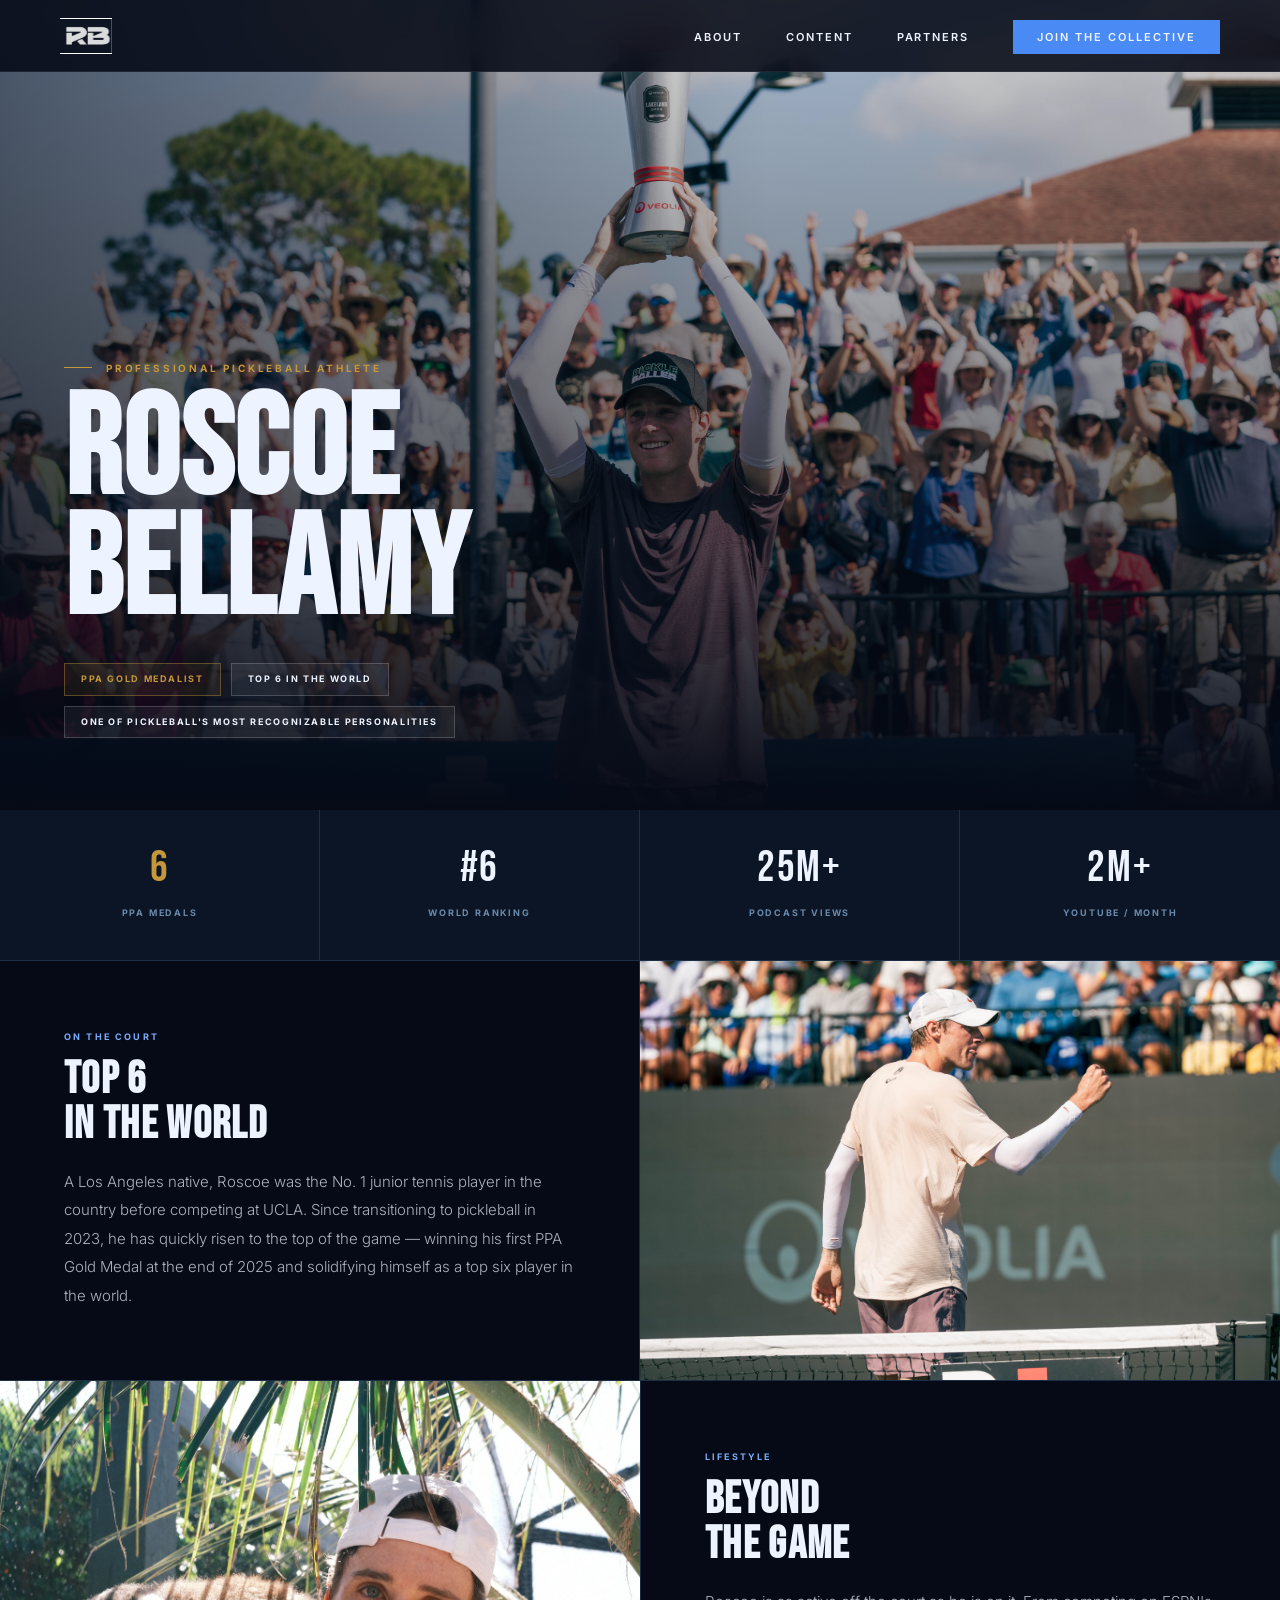
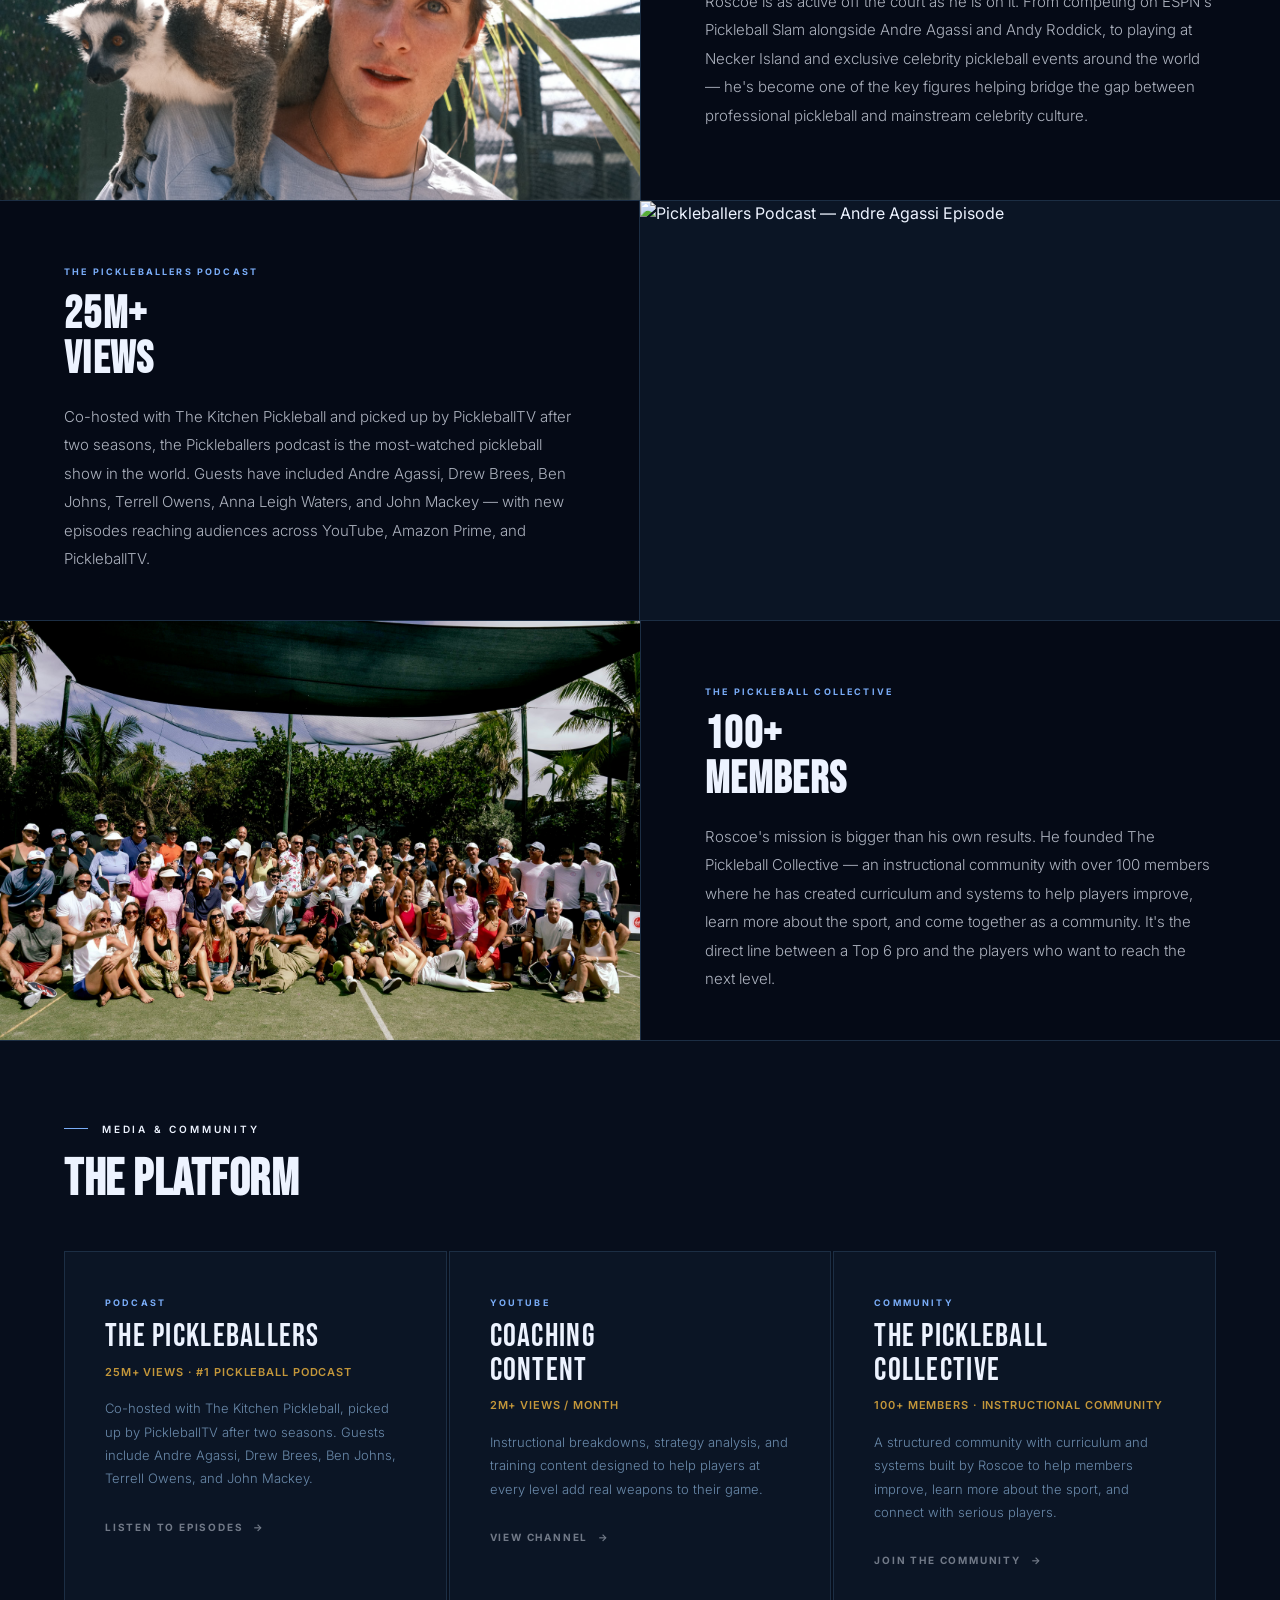
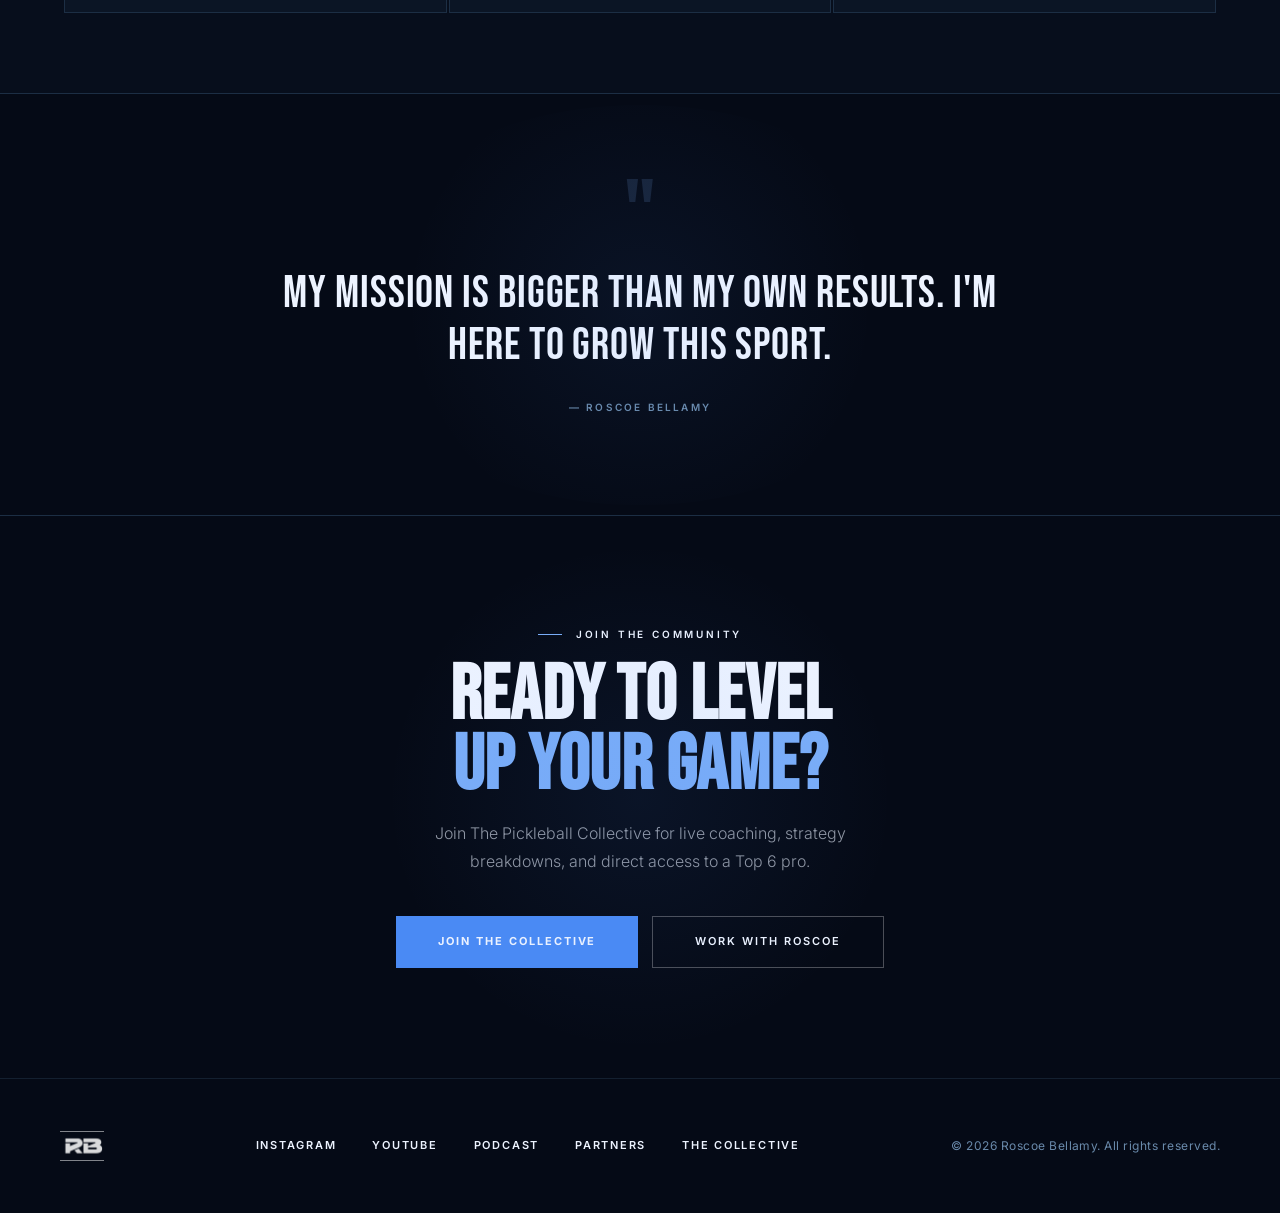
==== about.html @ 8b780471 "Initial commit" ====
<!DOCTYPE html>
<html lang="en">
<head>
  <meta charset="UTF-8" />
  <meta name="viewport" content="width=device-width, initial-scale=1.0" />
  <title>About Roscoe Bellamy — Pro Pickleball Athlete</title>
  <link rel="preconnect" href="https://fonts.googleapis.com" />
  <link rel="preconnect" href="https://fonts.gstatic.com" crossorigin />
  <link href="https://fonts.googleapis.com/css2?family=Bebas+Neue&family=Inter:wght@300;400;500;600;700&display=swap" rel="stylesheet" />
  <link rel="stylesheet" href="styles.css?v=8" />
  <style>

    /* ── PAGE HERO ──────────────────────────────────────────── */
    .about-hero {
      position: relative;
      min-height: 90vh;
      display: flex;
      align-items: flex-end;
      overflow: hidden;
    }
    .about-hero-bg {
      position: absolute;
      inset: 0;
      z-index: 0;
    }
    .about-hero-bg img {
      width: 100%; height: 100%;
      object-fit: cover;
      object-position: center 15%;
    }
    .about-hero-bg::after {
      content: '';
      position: absolute;
      inset: 0;
      background:
        linear-gradient(to top, var(--bg) 0%, rgba(5,10,22,.55) 40%, rgba(5,10,22,.1) 100%),
        linear-gradient(to right, rgba(5,10,22,.5) 0%, transparent 60%);
    }
    .about-hero-content {
      position: relative;
      z-index: 2;
      padding: 0 64px 72px;
      max-width: 680px;
    }
    .about-hero-eyebrow {
      display: flex;
      align-items: center;
      gap: 14px;
      font-size: 10px;
      font-weight: 700;
      letter-spacing: .28em;
      text-transform: uppercase;
      color: var(--gold);
      margin-bottom: 16px;
    }
    .about-hero-eyebrow::before {
      content: '';
      display: block;
      width: 28px; height: 1px;
      background: var(--gold);
      flex-shrink: 0;
    }
    .about-hero-name {
      font-family: var(--font-display);
      font-size: clamp(72px, 11vw, 148px);
      line-height: .85;
      letter-spacing: .01em;
      color: var(--white);
      margin-bottom: 32px;
    }
    .about-hero-pills {
      display: flex;
      gap: 10px;
      flex-wrap: wrap;
    }
    .pill {
      font-size: 9px;
      font-weight: 700;
      letter-spacing: .18em;
      text-transform: uppercase;
      color: var(--white);
      border: 1px solid rgba(255,255,255,.18);
      padding: 8px 16px;
      background: rgba(255,255,255,.05);
    }
    .pill.gold {
      color: var(--gold);
      border-color: rgba(196,151,58,.4);
      background: rgba(196,151,58,.08);
    }

    /* ── STATS BAR ──────────────────────────────────────────── */
    .about-stats {
      display: grid;
      grid-template-columns: repeat(4, 1fr);
      background: var(--surface);
      border-bottom: 1px solid var(--line2);
    }
    .about-stat {
      padding: 36px 24px;
      text-align: center;
      border-right: 1px solid var(--line2);
    }
    .about-stat:last-child { border-right: none; }
    .about-stat-num {
      font-family: var(--font-display);
      font-size: 44px;
      line-height: 1;
      color: var(--white);
      letter-spacing: .04em;
      display: block;
      margin-bottom: 8px;
    }
    .about-stat-num.gold { color: var(--gold); }
    .about-stat-label {
      font-size: 9px;
      font-weight: 700;
      letter-spacing: .2em;
      text-transform: uppercase;
      color: var(--dim);
    }

    /* ── BIO SPLIT ROWS ─────────────────────────────────────── */
    .bio-split {
      display: grid;
      grid-template-columns: 1fr 1fr;
      height: 420px;
      border-bottom: 1px solid var(--line2);
      overflow: hidden;
    }
    .bio-split.reverse .bio-text { order: 2; }
    .bio-split.reverse .bio-photo { order: 1; }
    .bio-text {
      padding: 64px 64px;
      display: flex;
      flex-direction: column;
      justify-content: center;
      border-right: 1px solid var(--line2);
    }
    .bio-split.reverse .bio-text { border-right: none; border-left: 1px solid var(--line2); }
    .bio-label {
      font-size: 9px;
      font-weight: 700;
      letter-spacing: .24em;
      text-transform: uppercase;
      color: var(--blue-lt);
      margin-bottom: 14px;
    }
    .bio-heading {
      font-family: var(--font-display);
      font-size: clamp(36px, 3.5vw, 52px);
      letter-spacing: .03em;
      color: var(--white);
      line-height: 1;
      margin-bottom: 20px;
    }
    .bio-body {
      font-size: 15px;
      font-weight: 300;
      color: rgba(237,243,255,.72);
      line-height: 1.9;
    }
    .bio-photo {
      position: relative;
      overflow: hidden;
      background: var(--surface);
    }
    .bio-photo img {
      width: 100%; height: 100%;
      object-fit: cover;
      object-position: center top;
      transition: transform .8s ease;
    }
    .bio-split:hover .bio-photo img { transform: scale(1.03); }

    /* ── PLATFORM CARDS ─────────────────────────────────────── */
    .off-court-section {
      padding: 80px 64px;
      border-bottom: 1px solid var(--line2);
      background: var(--off-bg);
    }
    .off-court-header {
      margin-bottom: 48px;
    }
    .off-court-grid {
      display: grid;
      grid-template-columns: repeat(3, 1fr);
      gap: 2px;
    }
    .platform-card {
      background: var(--surface);
      padding: 44px 40px;
      border: 1px solid var(--line2);
      text-decoration: none;
      color: inherit;
      display: block;
      transition: border-color .3s, background .3s;
    }
    .platform-card:hover {
      border-color: rgba(74,138,244,.35);
      background: rgba(74,138,244,.04);
    }
    .platform-label {
      font-size: 9px;
      font-weight: 700;
      letter-spacing: .24em;
      text-transform: uppercase;
      color: var(--blue-lt);
      margin-bottom: 10px;
    }
    .platform-title {
      font-family: var(--font-display);
      font-size: 32px;
      letter-spacing: .04em;
      color: var(--white);
      line-height: 1.05;
      margin-bottom: 10px;
    }
    .platform-stat {
      font-size: 11px;
      font-weight: 600;
      color: var(--gold);
      letter-spacing: .08em;
      text-transform: uppercase;
      margin-bottom: 16px;
    }
    .platform-desc {
      font-size: 13px;
      font-weight: 300;
      color: var(--dim);
      line-height: 1.8;
    }
    .platform-link-row {
      margin-top: 28px;
      display: flex;
      align-items: center;
      gap: 10px;
      font-size: 10px;
      font-weight: 700;
      letter-spacing: .18em;
      text-transform: uppercase;
      color: var(--white);
      opacity: .45;
      transition: opacity .2s, gap .2s;
    }
    .platform-card:hover .platform-link-row { opacity: 1; gap: 16px; }

    /* ── QUOTE ──────────────────────────────────────────────── */
    .quote-break {
      padding: 100px 64px;
      text-align: center;
      position: relative;
      overflow: hidden;
      border-bottom: 1px solid var(--line2);
    }
    .quote-break::before {
      content: '';
      position: absolute;
      top: 50%; left: 50%;
      transform: translate(-50%, -50%);
      width: 600px; height: 400px;
      border-radius: 50%;
      background: radial-gradient(circle, rgba(74,138,244,.07) 0%, transparent 65%);
      pointer-events: none;
    }
    .quote-mark {
      font-family: var(--font-display);
      font-size: 100px;
      line-height: .5;
      color: var(--blue-lt);
      opacity: .15;
      display: block;
      margin-bottom: 24px;
    }
    .quote-text {
      font-family: var(--font-display);
      font-size: clamp(28px, 3.5vw, 50px);
      line-height: 1.15;
      letter-spacing: .02em;
      color: var(--white);
      max-width: 760px;
      margin: 0 auto 28px;
    }
    .quote-attribution {
      font-size: 10px;
      font-weight: 600;
      letter-spacing: .22em;
      text-transform: uppercase;
      color: var(--dim);
    }

    /* ── CTA ────────────────────────────────────────────────── */
    .about-cta {
      padding: 110px 64px;
      text-align: center;
      position: relative;
      overflow: hidden;
    }
    .about-cta::before {
      content: '';
      position: absolute;
      top: 50%; left: 50%;
      transform: translate(-50%, -50%);
      width: 600px; height: 500px;
      border-radius: 50%;
      background: radial-gradient(circle, rgba(74,138,244,.08) 0%, transparent 65%);
      pointer-events: none;
    }
    .about-cta-body {
      font-size: 16px;
      font-weight: 300;
      color: rgba(237,243,255,.6);
      line-height: 1.8;
      max-width: 420px;
      margin: 0 auto 40px;
    }
    .cta-button-row {
      display: flex;
      gap: 14px;
      justify-content: center;
      flex-wrap: wrap;
    }

    /* ── MOBILE ─────────────────────────────────────────────── */
    @media (max-width: 768px) {

      .about-hero { min-height: 100svh; }
      .about-hero-bg img { object-position: 60% 15%; }
      .about-hero-content { padding: 0 24px 64px; max-width: 100%; }
      .about-hero-name { font-size: clamp(64px, 18vw, 96px); }

      .about-stats { grid-template-columns: repeat(2, 1fr); }
      .about-stat { padding: 28px 16px; }
      .about-stat-num { font-size: 36px; }
      .about-stat:nth-child(2) { border-right: none; }
      .about-stat:nth-child(3),
      .about-stat:nth-child(4) { border-top: 1px solid var(--line2); }
      .about-stat:nth-child(4) { border-right: none; }

      .bio-split { grid-template-columns: 1fr; height: auto; overflow: visible; }
      .bio-split.reverse .bio-text { order: 2; }
      .bio-split.reverse .bio-photo { order: 1; }
      .bio-text { padding: 44px 24px; border-right: none !important; border-left: none !important; }
      .bio-photo { height: 300px; order: 1 !important; }
      .bio-split .bio-text { order: 2; }

      .off-court-section { padding: 60px 24px; }
      .off-court-grid { grid-template-columns: 1fr; }
      .platform-card { padding: 32px 24px; }

      .quote-break { padding: 72px 24px; }
      .quote-mark { font-size: 72px; }

      .about-cta { padding: 80px 24px; }
      .cta-button-row { flex-direction: column; align-items: center; }
      .cta-button-row .btn-primary,
      .cta-button-row .btn-ghost { width: 100%; text-align: center; }
    }

  </style>
</head>
<body>

  <!-- NAV -->
  <nav class="nav scrolled">
    <a href="index.html" class="nav-logo" aria-label="Roscoe Bellamy"></a>
    <ul class="nav-links">
      <li><a href="about.html" class="active">About</a></li>
      <li><a href="content.html">Content</a></li>
      <li><a href="partners.html">Partners</a></li>
      <li><a href="index.html#collective" class="nav-cta">Join The Collective</a></li>
    </ul>
    <button class="nav-hamburger" id="nav-hamburger" aria-label="Menu">
      <span></span><span></span><span></span>
    </button>
  </nav>

  <ul class="mobile-nav" id="mobile-nav">
    <li><a href="about.html">About</a></li>
    <li><a href="content.html">Content</a></li>
    <li><a href="partners.html">Partners</a></li>
    <li><a href="index.html#collective" class="nav-cta">Join The Collective</a></li>
  </ul>

  <!-- ── HERO ───────────────────────────────────────────────── -->
  <section class="about-hero">
    <div class="about-hero-bg">
      <img src="Trophy above head.JPG"
           alt="Roscoe Bellamy — PPA Gold Medal" />
    </div>
    <div class="about-hero-content">
      <p class="about-hero-eyebrow">Professional Pickleball Athlete</p>
      <h1 class="about-hero-name">
        ROSCOE<br>BELLAMY
      </h1>
      <div class="about-hero-pills">
        <span class="pill gold">PPA Gold Medalist</span>
        <span class="pill">Top 6 in the World</span>
        <span class="pill">One of Pickleball's Most Recognizable Personalities</span>
      </div>
    </div>
  </section>

  <!-- ── STATS ──────────────────────────────────────────────── -->
  <div class="about-stats">
    <div class="about-stat">
      <span class="about-stat-num gold">6</span>
      <span class="about-stat-label">PPA Medals</span>
    </div>
    <div class="about-stat">
      <span class="about-stat-num">#6</span>
      <span class="about-stat-label">World Ranking</span>
    </div>
    <div class="about-stat">
      <span class="about-stat-num">25M+</span>
      <span class="about-stat-label">Podcast Views</span>
    </div>
    <div class="about-stat">
      <span class="about-stat-num">2M+</span>
      <span class="about-stat-label">YouTube / Month</span>
    </div>
  </div>

  <!-- ── BIO ROW 1: On The Court ────────────────────────────── -->
  <div class="bio-split">
    <div class="bio-text">
      <p class="bio-label">On The Court</p>
      <h2 class="bio-heading">TOP 6<br>IN THE WORLD</h2>
      <p class="bio-body">
        A Los Angeles native, Roscoe was the No. 1 junior tennis player in the country before competing at UCLA. Since transitioning to pickleball in 2023, he has quickly risen to the top of the game — winning his first PPA Gold Medal at the end of 2025 and solidifying himself as a top six player in the world.
      </p>
    </div>
    <div class="bio-photo">
      <img src="Pumpoed up.JPG" alt="Roscoe Bellamy fist pump on court" />
    </div>
  </div>

  <!-- ── BIO ROW 2: Lifestyle ────────────────────────────────── -->
  <div class="bio-split reverse">
    <div class="bio-photo">
      <img src="DSCF6666.JPG" alt="Roscoe Bellamy lifestyle" style="object-position: center 25%;" />
    </div>
    <div class="bio-text">
      <p class="bio-label">Lifestyle</p>
      <h2 class="bio-heading">BEYOND<br>THE GAME</h2>
      <p class="bio-body">
        Roscoe is as active off the court as he is on it. From competing on ESPN's Pickleball Slam alongside Andre Agassi and Andy Roddick, to playing at Necker Island and exclusive celebrity pickleball events around the world — he's become one of the key figures helping bridge the gap between professional pickleball and mainstream celebrity culture.
      </p>
    </div>
  </div>

  <!-- ── BIO ROW 3: The Podcast ─────────────────────────────── -->
  <div class="bio-split">
    <div class="bio-text">
      <p class="bio-label">The Pickleballers Podcast</p>
      <h2 class="bio-heading">25M+<br>VIEWS</h2>
      <p class="bio-body">
        Co-hosted with The Kitchen Pickleball and picked up by PickleballTV after two seasons, the Pickleballers podcast is the most-watched pickleball show in the world. Guests have included Andre Agassi, Drew Brees, Ben Johns, Terrell Owens, Anna Leigh Waters, and John Mackey — with new episodes reaching audiences across YouTube, Amazon Prime, and PickleballTV.
      </p>
    </div>
    <div class="bio-photo">
      <img src="https://img.youtube.com/vi/9wklRjjipTA/maxresdefault.jpg"
           alt="Pickleballers Podcast — Andre Agassi Episode" />
    </div>
  </div>

  <!-- ── BIO ROW 4: The Collective ─────────────────────────── -->
  <div class="bio-split reverse">
    <div class="bio-photo" id="collective-photo">
      <img src="99bf817c-586a-417a-a8d0-92c48594fbf5.jpg"
           alt="The Pickleball Collective — Community Group" />
    </div>
    <div class="bio-text">
      <p class="bio-label">The Pickleball Collective</p>
      <h2 class="bio-heading">100+<br>MEMBERS</h2>
      <p class="bio-body">
        Roscoe's mission is bigger than his own results. He founded The Pickleball Collective — an instructional community with over 100 members where he has created curriculum and systems to help players improve, learn more about the sport, and come together as a community. It's the direct line between a Top 6 pro and the players who want to reach the next level.
      </p>
    </div>
  </div>

  <!-- ── OFF THE COURT PLATFORM CARDS ───────────────────────── -->
  <section class="off-court-section">
    <div class="off-court-header">
      <p class="eyebrow">Media &amp; Community</p>
      <h2 class="section-title" style="font-size:clamp(38px,4vw,58px);margin-bottom:0;">
        THE PLATFORM
      </h2>
    </div>
    <div class="off-court-grid">

      <a href="content.html" class="platform-card">
        <div class="platform-label">Podcast</div>
        <div class="platform-title">THE PICKLE&shy;BALLERS</div>
        <div class="platform-stat">25M+ Views · #1 Pickleball Podcast</div>
        <p class="platform-desc">
          Co-hosted with The Kitchen Pickleball, picked up by PickleballTV after two seasons. Guests include Andre Agassi, Drew Brees, Ben Johns, Terrell Owens, and John Mackey.
        </p>
        <div class="platform-link-row">Listen to Episodes <span>→</span></div>
      </a>

      <a href="https://youtube.com/@roscoebellamy" target="_blank" rel="noopener" class="platform-card">
        <div class="platform-label">YouTube</div>
        <div class="platform-title">COACHING<br>CONTENT</div>
        <div class="platform-stat">2M+ Views / Month</div>
        <p class="platform-desc">
          Instructional breakdowns, strategy analysis, and training content designed to help players at every level add real weapons to their game.
        </p>
        <div class="platform-link-row">View Channel <span>→</span></div>
      </a>

      <a href="index.html#collective" class="platform-card">
        <div class="platform-label">Community</div>
        <div class="platform-title">THE PICKLE&shy;BALL COLLECTIVE</div>
        <div class="platform-stat">100+ Members · Instructional Community</div>
        <p class="platform-desc">
          A structured community with curriculum and systems built by Roscoe to help members improve, learn more about the sport, and connect with serious players.
        </p>
        <div class="platform-link-row">Join the Community <span>→</span></div>
      </a>

    </div>
  </section>

  <!-- ── QUOTE ──────────────────────────────────────────────── -->
  <section class="quote-break">
    <span class="quote-mark">"</span>
    <p class="quote-text">
      MY MISSION IS BIGGER THAN MY OWN RESULTS. I'M HERE TO GROW THIS SPORT.
    </p>
    <p class="quote-attribution">— Roscoe Bellamy</p>
  </section>

  <!-- ── CTA ────────────────────────────────────────────────── -->
  <section class="about-cta">
    <p class="eyebrow" style="justify-content:center;">Join The Community</p>
    <h2 class="section-title" style="font-size:clamp(48px,6vw,88px);margin-bottom:18px;">
      READY TO LEVEL<br><span style="color:var(--blue-lt);">UP YOUR GAME?</span>
    </h2>
    <p class="about-cta-body">
      Join The Pickleball Collective for live coaching, strategy breakdowns, and direct access to a Top 6 pro.
    </p>
    <div class="cta-button-row">
      <a href="index.html#collective" class="btn-primary">Join The Collective</a>
      <a href="partners.html" class="btn-ghost">Work With Roscoe</a>
    </div>
  </section>

  <script>
    const hamburger = document.getElementById('nav-hamburger');
    const mobileNav = document.getElementById('mobile-nav');
    hamburger.addEventListener('click', () => {
      hamburger.classList.toggle('open');
      mobileNav.classList.toggle('open');
    });
    mobileNav.querySelectorAll('a').forEach(a => {
      a.addEventListener('click', () => {
        hamburger.classList.remove('open');
        mobileNav.classList.remove('open');
      });
    });
  </script>

  <footer class="footer">
    <div class="footer-inner">
      <div class="footer-logo" aria-label="Roscoe Bellamy"></div>
      <nav class="footer-links">
        <a href="https://instagram.com" target="_blank">Instagram</a>
        <a href="https://www.youtube.com/@roscoebellamy" target="_blank">YouTube</a>
        <a href="content.html">Podcast</a>
        <a href="partners.html">Partners</a>
        <a href="index.html#collective">The Collective</a>
      </nav>
      <p class="footer-copy">© 2026 Roscoe Bellamy. All rights reserved.</p>
    </div>
  </footer>

</body>
</html>
---- styles.css ----
/* ── RESET & VARIABLES ──────────────────────────────────── */
*, *::before, *::after { box-sizing: border-box; margin: 0; padding: 0; }

:root {
  --bg:       #050A16;
  --off-bg:   #070E1C;
  --surface:  #0B1525;
  --surface2: #0F1C30;
  --line:     #142030;
  --line2:    #1C2E44;
  --dim:      #6A8AAB;
  --white:    #EDF3FF;
  --blue:     #4A8AF4;
  --blue-lt:  #7AADF8;
  --gold:     #C4973A;

  --font-display: 'Bebas Neue', sans-serif;
  --font-body:    'Inter', sans-serif;
}

html { scroll-behavior: smooth; }
body {
  background: var(--bg);
  color: var(--white);
  font-family: var(--font-body);
  font-size: 16px;
  line-height: 1.6;
  overflow-x: hidden;
  -webkit-font-smoothing: antialiased;
}
a { text-decoration: none; color: inherit; }
img { display: block; max-width: 100%; }

/* ── TYPOGRAPHY ─────────────────────────────────────────── */
.eyebrow {
  display: flex;
  align-items: center;
  gap: 14px;
  font-size: 10px;
  font-weight: 600;
  letter-spacing: .28em;
  text-transform: uppercase;
  color: var(--white);
  margin-bottom: 20px;
}
.eyebrow::before {
  content: '';
  display: block;
  width: 24px; height: 1px;
  background: var(--blue-lt);
  flex-shrink: 0;
}
.section-title {
  font-family: var(--font-display);
  font-size: clamp(52px, 6vw, 88px);
  line-height: .90;
  letter-spacing: .01em;
  color: var(--white);
  margin-bottom: 28px;
}
.body-text {
  font-size: 16px;
  font-weight: 300;
  color: var(--white);
  line-height: 1.9;
  margin-bottom: 18px;
}

/* ── BUTTONS ────────────────────────────────────────────── */
.btn-primary {
  display: inline-block;
  background: var(--blue);
  color: var(--white);
  font-size: 11px;
  font-weight: 700;
  letter-spacing: .18em;
  text-transform: uppercase;
  padding: 17px 42px;
  border: none;
  cursor: pointer;
  transition: background .2s, transform .15s, box-shadow .2s;
}
.btn-primary:hover {
  background: var(--blue-lt);
  transform: translateY(-2px);
  box-shadow: 0 14px 44px rgba(74,138,244,.4);
}
.btn-ghost {
  display: inline-block;
  color: var(--white);
  font-size: 11px;
  font-weight: 600;
  letter-spacing: .18em;
  text-transform: uppercase;
  padding: 16px 42px;
  border: 1px solid rgba(255,255,255,.28);
  transition: border-color .2s, background .2s;
}
.btn-ghost:hover {
  border-color: var(--white);
  background: rgba(255,255,255,.06);
}

/* ── NAV ────────────────────────────────────────────────── */
.nav {
  position: fixed;
  top: 0; left: 0; right: 0;
  z-index: 200;
  display: flex;
  align-items: center;
  justify-content: space-between;
  padding: 0 60px;
  height: 72px;
  background: rgba(5,10,22,.88);
  backdrop-filter: blur(20px);
  -webkit-backdrop-filter: blur(20px);
  border-bottom: 1px solid rgba(255,255,255,.07);
}
.nav-logo {
  display: block;
  width: 52px;
  height: 36px;
  position: relative;
  flex-shrink: 0;
}
.nav-logo::after {
  content: '';
  position: absolute;
  inset: 0;
  background: white;
  -webkit-mask-image: url('Logo.png'), linear-gradient(white, white);
  mask-image: url('Logo.png'), linear-gradient(white, white);
  -webkit-mask-size: contain, cover;
  mask-size: contain, cover;
  -webkit-mask-repeat: no-repeat, no-repeat;
  mask-repeat: no-repeat, no-repeat;
  -webkit-mask-position: center, center;
  mask-position: center, center;
  -webkit-mask-mode: luminance, luminance;
  mask-mode: luminance, luminance;
  -webkit-mask-composite: xor;
  mask-composite: exclude;
}
.nav-brand {
  font-family: var(--font-display);
  font-size: 22px;
  letter-spacing: .14em;
  color: var(--white);
  transition: color .2s;
}
.nav-brand:hover { color: var(--blue-lt); }
.nav-links {
  display: flex;
  align-items: center;
  gap: 44px;
  list-style: none;
}
.nav-links a {
  font-size: 11px;
  font-weight: 600;
  letter-spacing: .18em;
  text-transform: uppercase;
  color: var(--white);
  transition: color .2s;
}
.nav-links a:hover { color: var(--blue-lt); }
.nav-links .nav-highlight { color: var(--blue-lt); }
.nav-links .nav-cta {
  background: var(--blue);
  padding: 10px 24px;
  color: var(--white);
  transition: background .2s;
}
.nav-links .nav-cta:hover { background: var(--blue-lt); color: var(--white); }

/* ── HERO ───────────────────────────────────────────────── */
.hero {
  position: relative;
  min-height: 75vh;
  display: grid;
  grid-template-columns: 50% 50%;
}
.hero-photo {
  grid-column: 2;
  grid-row: 1;
  position: relative;
  overflow: hidden;
}
.hero-photo img {
  width: 100%; height: 100%;
  object-fit: cover;
  object-position: center top;
}
.hero-photo::after {
  content: '';
  position: absolute;
  inset: 0;
  background: linear-gradient(to right, var(--bg) 0%, transparent 28%);
  pointer-events: none;
}
.hero-overlay { display: none; }
.hero-content {
  grid-column: 1;
  grid-row: 1;
  position: relative;
  z-index: 2;
  padding: 90px 50px 80px 60px;
  display: flex;
  flex-direction: column;
  justify-content: center;
}
.hero-eyebrow {
  display: flex;
  align-items: center;
  gap: 14px;
  font-size: 10px;
  font-weight: 600;
  letter-spacing: .22em;
  text-transform: uppercase;
  color: var(--gold);
  margin-bottom: 20px;
  white-space: nowrap;
}
.hero-eyebrow::before {
  content: '';
  display: block;
  width: 28px; height: 1px;
  background: var(--gold);
  flex-shrink: 0;
}
.hero-headline {
  font-family: var(--font-display);
  font-size: clamp(80px, 12vw, 180px);
  line-height: .84;
  letter-spacing: .01em;
  color: var(--white);
  margin-bottom: 36px;
}
.hero-headline br { display: block; }
.hero-sub {
  font-size: 17px;
  font-weight: 300;
  color: var(--white);
  line-height: 1.75;
  margin-bottom: 48px;
  max-width: 400px;
}
.hero-actions {
  display: flex;
  align-items: center;
  gap: 20px;
  flex-wrap: wrap;
}
.hero-scroll {
  position: absolute;
  bottom: 40px;
  right: 60px;
  z-index: 2;
  display: flex;
  flex-direction: column;
  align-items: center;
  gap: 12px;
  font-size: 9px;
  letter-spacing: .24em;
  text-transform: uppercase;
  color: var(--dim);
}
.hero-scroll-line {
  width: 1px;
  height: 52px;
  background: linear-gradient(to bottom, var(--dim), transparent);
  animation: scrollPulse 2.2s ease-in-out infinite;
}
@keyframes scrollPulse {
  0%,100% { opacity: .3; }
  50%     { opacity: .9; }
}

/* ── STATS BAR ───────────────────────────────────────────── */
.stats-bar {
  display: flex;
  align-items: stretch;
  justify-content: center;
  background: var(--surface);
  border-top: 1px solid var(--line2);
  border-bottom: 1px solid var(--line2);
}
.stat {
  display: flex;
  flex-direction: column;
  align-items: center;
  justify-content: center;
  gap: 8px;
  padding: 44px 80px;
  flex: 1;
  max-width: 300px;
}
.stat-num {
  font-family: var(--font-display);
  font-size: 58px;
  line-height: 1;
  color: var(--white);
  letter-spacing: .04em;
}
.stat-label {
  font-size: 10px;
  font-weight: 600;
  letter-spacing: .22em;
  text-transform: uppercase;
  color: var(--white);
}
.stat-divider {
  width: 1px;
  background: var(--line2);
  margin: 24px 0;
  flex-shrink: 0;
}

/* ── COLLECTIVE (split layout) ───────────────────────────── */
.collective {
  padding: 120px 60px;
  display: grid;
  grid-template-columns: 1fr 1fr;
  align-items: center;
  gap: 96px;
  background: var(--off-bg);
  border-top: 1px solid var(--line2);
  border-bottom: 1px solid var(--line2);
}
.collective-image {
  position: relative;
  overflow: hidden;
  border: 1px solid rgba(74,138,244,.2);
  transition: border-color .3s;
}
.collective-image:hover { border-color: rgba(74,138,244,.5); }
.collective-image img {
  width: 100%;
  height: auto;
  display: block;
  transition: transform .6s ease;
}
.collective-image:hover img { transform: scale(1.03); }

/* ── PARTNERS ────────────────────────────────────────────── */
.partners {
  padding: 52px 60px;
  background: var(--surface);
  border-top: 1px solid var(--line2);
  border-bottom: 1px solid var(--line2);
  text-align: center;
}
.partners .eyebrow { justify-content: center; margin-bottom: 32px; }
.partners-row {
  display: flex;
  align-items: center;
  justify-content: center;
  gap: 80px;
  flex-wrap: wrap;
  margin-bottom: 32px;
}
.partner-item {
  opacity: .65;
  transition: opacity .25s;
  display: flex;
  align-items: center;
}
.partner-item:hover { opacity: 1; }
.partner-item img {
  max-height: 44px;
  width: auto;
  filter: brightness(0) invert(1);
}
.partner-name {
  font-family: var(--font-display);
  font-size: 30px;
  letter-spacing: .14em;
  color: var(--white);
}

/* ── MEDIA CREDIBILITY STRIP ─────────────────────────────── */
.media-strip {
  background: var(--surface);
  border-top: 1px solid var(--line2);
  border-bottom: 1px solid var(--line2);
  padding: 28px 60px;
  display: flex;
  align-items: center;
  justify-content: center;
  gap: 40px;
  flex-wrap: wrap;
}
.media-strip-label {
  font-size: 9px;
  font-weight: 700;
  letter-spacing: .24em;
  text-transform: uppercase;
  color: var(--dim);
  white-space: nowrap;
}
.media-strip-items {
  display: flex;
  align-items: center;
  gap: 32px;
  flex-wrap: wrap;
}
.media-item {
  display: flex;
  align-items: center;
  gap: 9px;
  opacity: .55;
  transition: opacity .2s;
}
.media-item:hover { opacity: 1; }
.media-icon {
  width: 18px; height: 18px;
  color: var(--white);
  flex-shrink: 0;
}
.media-item span {
  font-size: 11px;
  font-weight: 600;
  letter-spacing: .14em;
  text-transform: uppercase;
  color: var(--white);
  white-space: nowrap;
}
.media-divider {
  width: 1px; height: 20px;
  background: var(--line2);
  flex-shrink: 0;
}

/* ── COLLECTIVE FEATURES ─────────────────────────────────── */
.collective-features {
  list-style: none;
  margin: 4px 0 36px;
  display: flex;
  flex-direction: column;
  gap: 12px;
}
.collective-features li {
  font-size: 14px;
  font-weight: 400;
  color: var(--white);
  display: flex;
  align-items: flex-start;
  gap: 12px;
  line-height: 1.5;
}
.collective-features li::before {
  content: '';
  display: block;
  width: 16px; height: 16px;
  border-radius: 50%;
  background: var(--blue);
  flex-shrink: 0;
  margin-top: 2px;
  position: relative;
}
.collective-features li::before {
  background: transparent;
  border: 1.5px solid var(--blue-lt);
  box-shadow: inset 0 0 0 3px var(--blue-lt);
  box-shadow: none;
  width: 6px; height: 6px;
  border-radius: 50%;
  background: var(--blue-lt);
  margin-top: 6px;
}

/* ── ABOUT ───────────────────────────────────────────────── */
.about {
  padding: 120px 60px;
  display: grid;
  grid-template-columns: 1fr 1fr;
  align-items: center;
  gap: 96px;
}
.about-photos {
  display: grid;
  grid-template-columns: 3fr 2fr;
  grid-template-rows: auto auto;
  gap: 10px;
}
.about-photo {
  position: relative;
  overflow: hidden;
  border-radius: 4px;
}
.about-photo--tall {
  grid-column: 1;
  grid-row: 1 / 3;
  height: 580px;
}
.about-photo--short {
  grid-column: 2;
  height: 285px;
}
.about-photo img {
  width: 100%; height: 100%;
  object-fit: cover;
  object-position: center top;
}
.about-photo--tall img {
  object-position: center top;
}
.about-photo--short:first-of-type img {
  object-position: 92% top;
}
.about-photo::after {
  content: '';
  position: absolute;
  inset: 0;
  background: linear-gradient(to top, rgba(5,10,22,.5) 0%, transparent 40%);
  pointer-events: none;
}

/* ── CONTENT FEATURES ────────────────────────────────────── */
.content-features {
  padding: 120px 60px;
  background: var(--off-bg);
  border-top: 1px solid var(--line2);
}
.content-features-header {
  margin-bottom: 64px;
}
.content-grid {
  display: grid;
  grid-template-columns: 1fr 1fr;
  gap: 3px;
}
.content-card {
  background: var(--surface);
  padding: 60px 56px;
  border: 1px solid var(--line2);
  position: relative;
  overflow: hidden;
  transition: border-color .3s;
}
.content-card:hover { border-color: rgba(74,138,244,.4); }
.content-card::before {
  content: '';
  position: absolute;
  top: 0; left: 0; right: 0;
  height: 2px;
  background: var(--blue);
  transform: scaleX(0);
  transform-origin: left;
  transition: transform .35s ease;
}
.content-card:hover::before { transform: scaleX(1); }
.content-card-label {
  font-size: 9px;
  font-weight: 700;
  letter-spacing: .28em;
  text-transform: uppercase;
  color: var(--blue-lt);
  margin-bottom: 14px;
  display: block;
}
.content-card-title {
  font-family: var(--font-display);
  font-size: 48px;
  letter-spacing: .04em;
  color: var(--white);
  margin-bottom: 18px;
  line-height: 1;
}
.content-card-text {
  font-size: 15px;
  font-weight: 300;
  color: var(--white);
  line-height: 1.85;
  margin-bottom: 40px;
  max-width: 420px;
}
.content-card-link {
  font-size: 11px;
  font-weight: 700;
  letter-spacing: .18em;
  text-transform: uppercase;
  color: var(--blue-lt);
  display: inline-flex;
  align-items: center;
  gap: 10px;
  transition: gap .2s, color .2s;
}
.content-card-link:hover { gap: 18px; color: var(--white); }

/* ── EMAIL SIGNUP ────────────────────────────────────────── */
.email-signup {
  padding: 120px 60px;
  text-align: center;
  position: relative;
  overflow: hidden;
}
.email-glow {
  position: absolute;
  top: -80px; left: 50%;
  transform: translateX(-50%);
  width: 600px; height: 400px;
  background: radial-gradient(ellipse, rgba(74,138,244,.10) 0%, transparent 65%);
  pointer-events: none;
}
.email-signup .section-title { margin-bottom: 16px; }
.email-signup .body-text { max-width: 440px; margin: 0 auto 44px; }
.signup-form {
  display: flex;
  align-items: stretch;
  justify-content: center;
  max-width: 500px;
  margin: 0 auto;
}
.email-input {
  flex: 1;
  padding: 16px 24px;
  background: var(--surface2);
  border: 1px solid var(--line2);
  border-right: none;
  color: var(--white);
  font-family: var(--font-body);
  font-size: 14px;
  outline: none;
  transition: border-color .2s;
}
.email-input::placeholder { color: var(--dim); }
.email-input:focus { border-color: var(--blue); }

/* ── FOOTER ──────────────────────────────────────────────── */
.footer {
  background: var(--bg);
  border-top: 1px solid var(--line);
  padding: 52px 60px;
}
.footer-inner {
  display: flex;
  align-items: center;
  justify-content: space-between;
  flex-wrap: wrap;
  gap: 28px;
}
.footer-brand {
  font-family: var(--font-display);
  font-size: 20px;
  letter-spacing: .14em;
  color: var(--white);
}
.footer-logo {
  width: 44px;
  height: 30px;
  position: relative;
}
.footer-logo::after {
  content: '';
  position: absolute;
  inset: 0;
  background: white;
  -webkit-mask-image: url('Logo.png'), linear-gradient(white, white);
  mask-image: url('Logo.png'), linear-gradient(white, white);
  -webkit-mask-size: contain, cover;
  mask-size: contain, cover;
  -webkit-mask-repeat: no-repeat, no-repeat;
  mask-repeat: no-repeat, no-repeat;
  -webkit-mask-position: center, center;
  mask-position: center, center;
  -webkit-mask-mode: luminance, luminance;
  mask-mode: luminance, luminance;
  -webkit-mask-composite: xor;
  mask-composite: exclude;
}
.footer-links {
  display: flex;
  gap: 36px;
}
.footer-links a {
  font-size: 11px;
  font-weight: 600;
  letter-spacing: .16em;
  text-transform: uppercase;
  color: var(--white);
  transition: color .2s;
}
.footer-links a:hover { color: var(--blue-lt); }
.footer-copy {
  font-size: 12px;
  color: var(--dim);
  letter-spacing: .04em;
}

/* ── HAMBURGER BUTTON ───────────────────────────────────── */
.mobile-nav { display: none; }

.nav-hamburger {
  display: none;
  flex-direction: column;
  justify-content: center;
  gap: 5px;
  width: 36px;
  height: 36px;
  background: none;
  border: none;
  cursor: pointer;
  padding: 4px;
  z-index: 300;
  position: relative;
  flex-shrink: 0;
}
.nav-hamburger span {
  display: block;
  width: 22px;
  height: 2px;
  background: var(--white);
  transition: transform .3s ease, opacity .3s ease;
  border-radius: 1px;
}
.nav-hamburger.open span:nth-child(1) { transform: translateY(7px) rotate(45deg); }
.nav-hamburger.open span:nth-child(2) { opacity: 0; }
.nav-hamburger.open span:nth-child(3) { transform: translateY(-7px) rotate(-45deg); }

/* ── MOBILE & TABLET ────────────────────────────────────── */
@media (max-width: 768px) {

  /* NAV */
  .nav { padding: 0 20px !important; }
  .nav-hamburger { display: flex !important; }
  .nav-links { display: none !important; }

  /* MOBILE OVERLAY (lives outside <nav> to avoid backdrop-filter stacking) */
  .mobile-nav {
    display: none;
    position: fixed;
    inset: 0;
    background: var(--bg);
    flex-direction: column;
    align-items: center;
    justify-content: center;
    gap: 36px;
    z-index: 500;
    list-style: none;
    padding: 0;
    margin: 0;
  }
  .mobile-nav.open { display: flex; }
  .mobile-nav li { list-style: none; }
  .mobile-nav a {
    font-size: 15px;
    font-weight: 600;
    letter-spacing: .2em;
    text-transform: uppercase;
    color: var(--white);
    transition: color .2s;
  }
  .mobile-nav a:hover { color: var(--blue-lt); }
  .mobile-nav .nav-cta {
    background: var(--blue);
    padding: 14px 36px;
    color: var(--white);
  }

  /* HERO */
  .hero {
    grid-template-columns: 1fr !important;
    min-height: 100svh;
    position: relative;
  }
  .hero-photo {
    grid-column: 1 !important;
    grid-row: 1 !important;
    position: absolute !important;
    inset: 0 !important;
  }
  .hero-photo::after {
    background: linear-gradient(to top, var(--bg) 10%, rgba(5,10,22,.65) 55%, rgba(5,10,22,.2) 100%) !important;
  }
  .hero-overlay {
    display: block !important;
    position: absolute !important;
    inset: 0 !important;
    background: rgba(5,10,22,.35) !important;
    z-index: 1 !important;
  }
  .hero-content {
    grid-column: 1 !important;
    grid-row: 1 !important;
    position: relative !important;
    z-index: 2 !important;
    padding: 130px 24px 80px !important;
    justify-content: flex-end !important;
  }
  .hero-headline { font-size: clamp(72px, 19vw, 110px) !important; }
  .hero-eyebrow { white-space: normal !important; font-size: 9px !important; line-height: 1.6 !important; }
  .hero-sub { font-size: 15px !important; max-width: 100% !important; margin-bottom: 32px !important; }
  .hero-actions .btn-primary { width: 100%; text-align: center; }
  .hero-scroll { display: none !important; }

  /* STATS BAR */
  .stats-bar { flex-wrap: wrap; }
  .stat {
    flex: 0 0 50%;
    max-width: 50%;
    padding: 28px 16px;
    border-right: 1px solid var(--line2);
    border-bottom: 1px solid var(--line2);
  }
  .stat:nth-child(4n+2), .stat:nth-child(4n) { border-right: none; }
  .stat-num { font-size: 40px; }
  .stat-divider { display: none; }

  /* ABOUT */
  .about {
    grid-template-columns: 1fr;
    padding: 60px 24px;
    gap: 44px;
  }
  .about-photos { grid-template-columns: 1fr 1fr; }
  .about-photo--tall { height: 260px; }
  .about-photo--short { height: 124px; }

  /* COLLECTIVE */
  .collective {
    grid-template-columns: 1fr;
    padding: 60px 24px;
    gap: 44px;
  }
  .collective-image { max-height: 300px; overflow: hidden; }

  /* CONTENT FEATURES */
  .content-features { padding: 60px 24px; }
  .content-grid { grid-template-columns: 1fr; }
  .content-card { padding: 36px 24px; }

  /* PARTNERS STRIP */
  .partners { padding: 40px 24px; }
  .partners-row { gap: 28px; }

  /* MEDIA STRIP */
  .media-strip { padding: 20px 24px; gap: 16px; flex-direction: column; align-items: flex-start; }
  .media-divider { display: none; }

  /* EMAIL SIGNUP */
  .email-signup { padding: 60px 24px; }
  .signup-form { flex-direction: column; }
  .email-input { border-right: 1px solid var(--line2); border-bottom: none; }
  .email-input:focus { border-color: var(--blue); }

  /* FOOTER */
  .footer { padding: 40px 24px; }
  .footer-inner { flex-direction: column; align-items: flex-start; gap: 20px; }
  .footer-links { flex-wrap: wrap; gap: 20px; }

  /* DISPLAY TITLE utility */
  .display-title { font-size: clamp(36px, 10vw, 56px) !important; }

}

/* ── CONTENT SCROLL ROWS ────────────────────────────────── */
.content-scroll-section {
  border-top: 1px solid var(--line2);
  border-bottom: 1px solid var(--line2);
  background: var(--off-bg);
}

.scroll-row {
  padding: 28px 0 32px;
  border-bottom: 1px solid var(--line2);
  overflow: hidden;
}
.scroll-row:last-child { border-bottom: none; }

.scroll-row-header {
  display: flex;
  justify-content: space-between;
  align-items: center;
  padding: 0 60px;
  margin-bottom: 18px;
}
.scroll-row-label {
  font-size: 9px;
  font-weight: 700;
  letter-spacing: .24em;
  text-transform: uppercase;
  color: var(--blue-lt);
  margin-bottom: 3px;
}
.scroll-row-stats {
  font-size: 11px;
  font-weight: 400;
  color: var(--dim);
  letter-spacing: .04em;
}
.scroll-row-link {
  font-size: 9px;
  font-weight: 700;
  letter-spacing: .18em;
  text-transform: uppercase;
  color: var(--white);
  opacity: .55;
  transition: opacity .2s, color .2s;
  white-space: nowrap;
}
.scroll-row-link:hover { opacity: 1; color: var(--blue-lt); }

.scroll-track-wrap {
  overflow: hidden;
  width: 100%;
}
.scroll-track {
  display: flex;
  gap: 12px;
  width: max-content;
  padding: 4px 60px;
}
.scroll-track:hover { animation-play-state: paused !important; }
.scroll-track * { pointer-events: none; }
.scroll-track a { pointer-events: auto; }

@keyframes marqueeLeft {
  from { transform: translateX(0); }
  to   { transform: translateX(-50%); }
}
@keyframes marqueeRight {
  from { transform: translateX(-50%); }
  to   { transform: translateX(0); }
}
.scroll-to-left  { animation: marqueeLeft  38s linear infinite; }
.scroll-to-right { animation: marqueeRight 38s linear infinite; }

.scroll-card {
  width: 200px;
  flex-shrink: 0;
  text-decoration: none;
  color: inherit;
  display: block;
  transition: opacity .25s;
}
.scroll-card:hover { opacity: .8; }

.scroll-card-thumb {
  width: 200px;
  aspect-ratio: 16/9;
  overflow: hidden;
  background: var(--surface);
  margin-bottom: 8px;
  position: relative;
}
.scroll-card-thumb img {
  width: 100%;
  height: 100%;
  object-fit: cover;
  transition: transform .4s ease;
  display: block;
}
.scroll-card:hover .scroll-card-thumb img { transform: scale(1.04); }

.scroll-card-title {
  font-size: 11px;
  font-weight: 500;
  color: var(--white);
  line-height: 1.45;
  opacity: .65;
  white-space: normal;
  max-width: 200px;
}

/* ── SCROLL ROWS — MOBILE OVERRIDES ────────────────────── */
@media (max-width: 768px) {
  .content-scroll-section { border-top: none; }
  .scroll-row { padding: 18px 0 22px; }
  .scroll-row-header { padding: 0 20px; margin-bottom: 12px; flex-wrap: wrap; gap: 6px; }
  .scroll-row-stats { font-size: 10px; }
  .scroll-track { gap: 10px; padding: 4px 20px; }
  .scroll-card { width: 150px; }
  .scroll-card-thumb { width: 150px; }
  .scroll-card-title { font-size: 10px; max-width: 150px; }
}
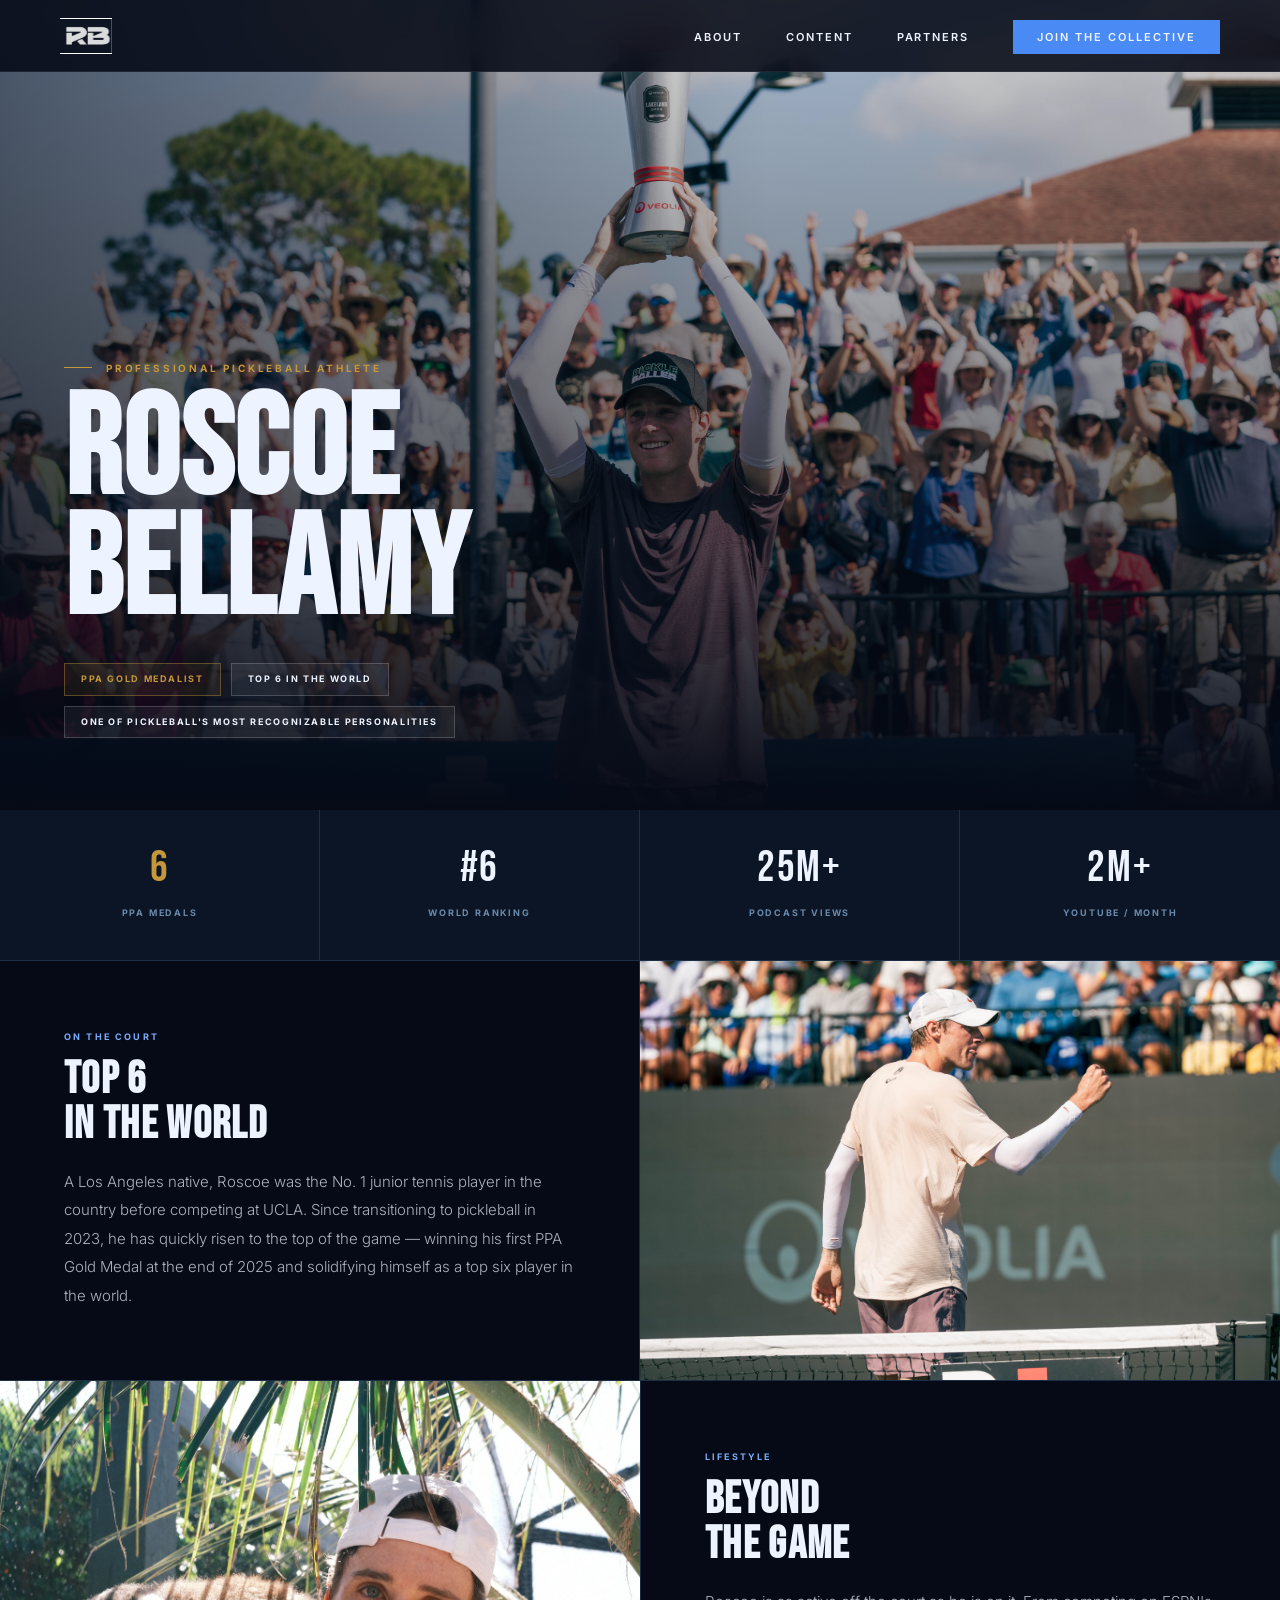
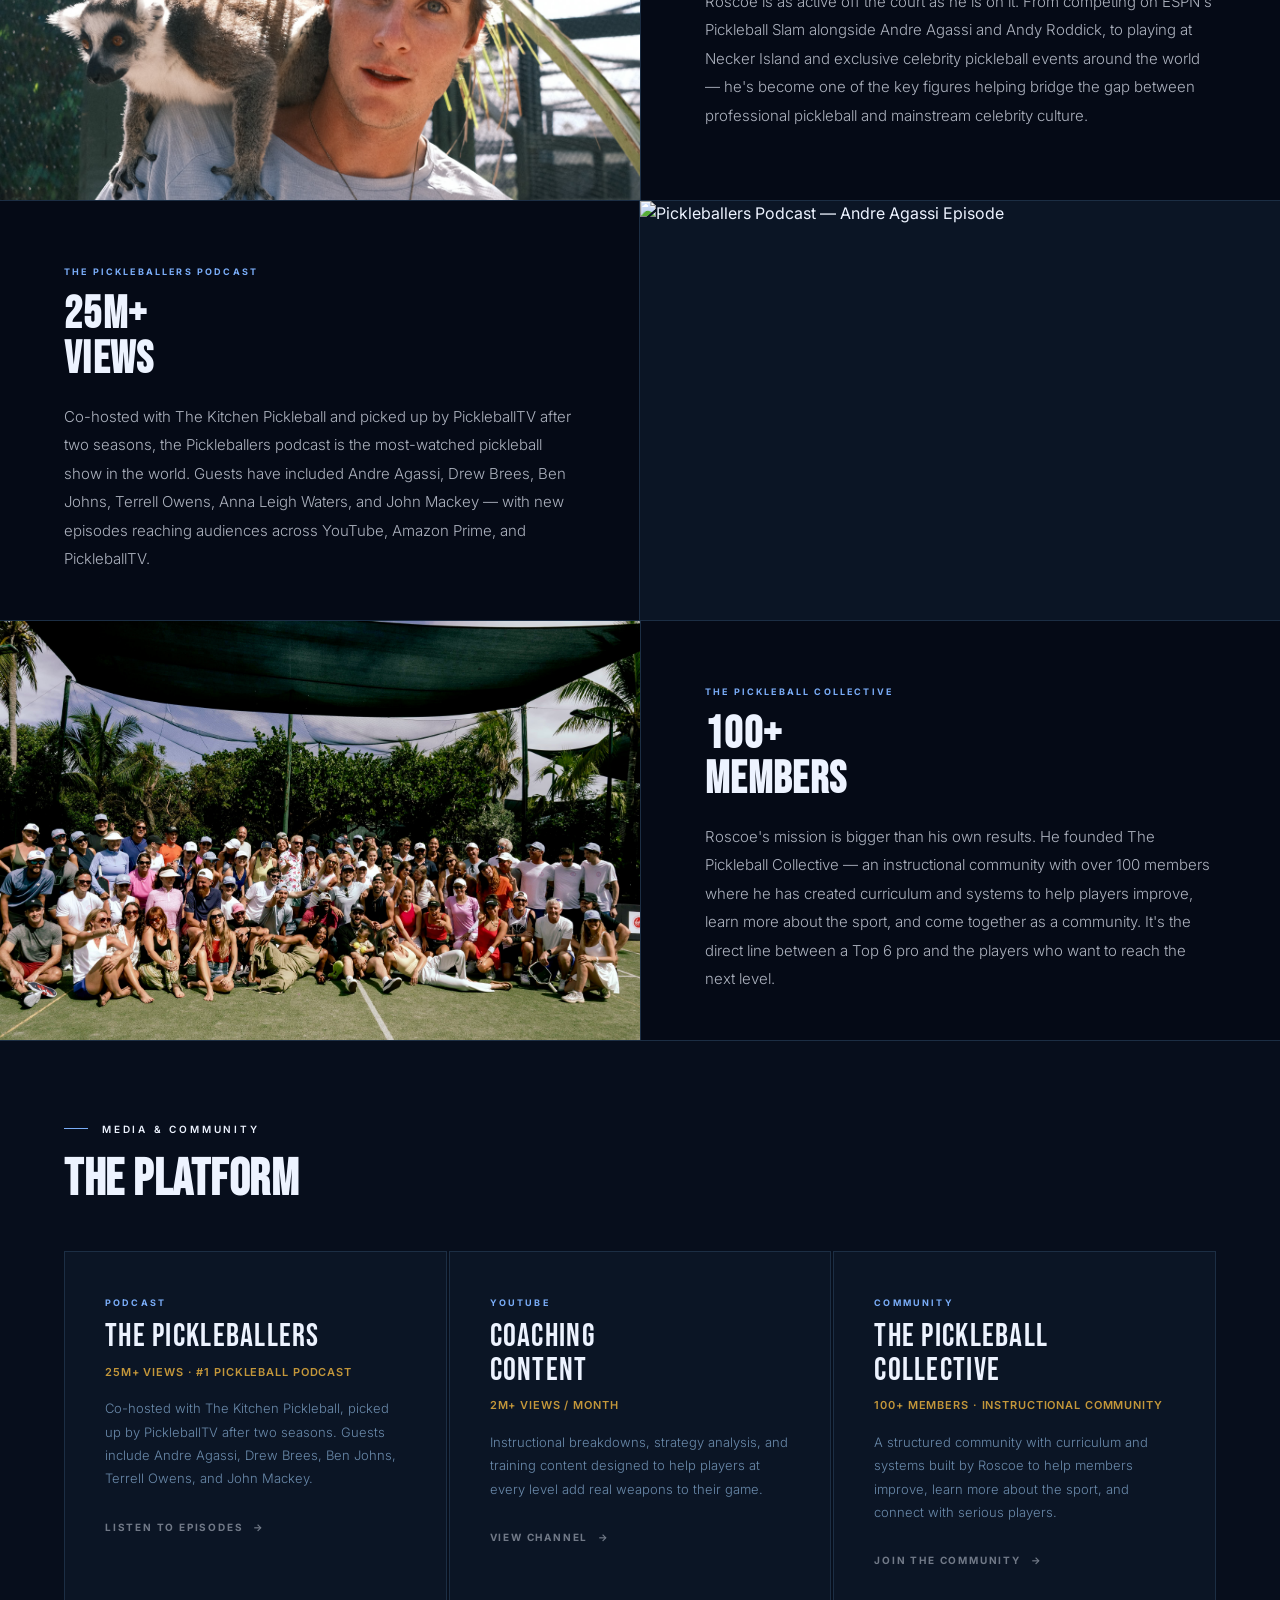
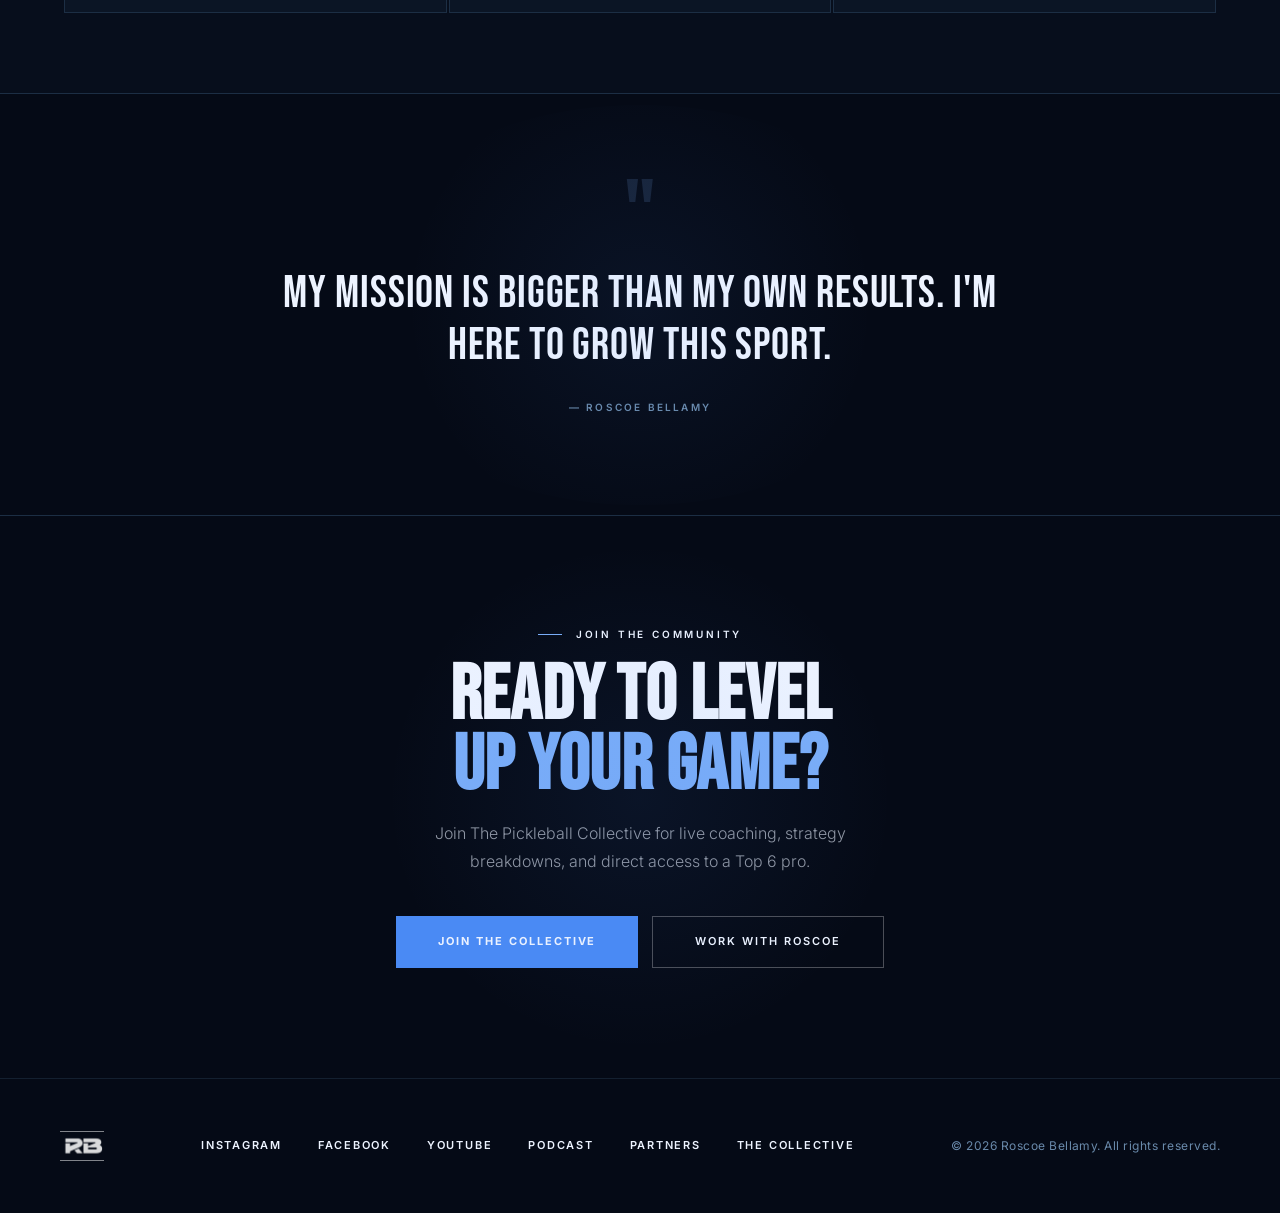
==== commit ab482060: "Add About page, mobile responsive fixes, real social links, and UI polish - New about.html with full" ====
--- a/about.html
+++ b/about.html
@@ -340,9 +340,15 @@
       .bio-split { grid-template-columns: 1fr; height: auto; overflow: visible; }
       .bio-split.reverse .bio-text { order: 2; }
       .bio-split.reverse .bio-photo { order: 1; }
-      .bio-text { padding: 44px 24px; border-right: none !important; border-left: none !important; }
+      .bio-text { padding: 44px 24px; border-right: none !important; border-left: none !important; text-align: center; align-items: center; }
       .bio-photo { height: 300px; order: 1 !important; }
       .bio-split .bio-text { order: 2; }
+      .bio-label { text-align: center; }
+      .bio-heading { text-align: center; }
+      .bio-body { text-align: center; }
+      .platform-title { text-align: center; }
+      .platform-label { text-align: center; }
+      .quote-text { text-align: center; }
 
       .off-court-section { padding: 60px 24px; }
       .off-court-grid { grid-template-columns: 1fr; }
@@ -368,7 +374,7 @@
       <li><a href="about.html" class="active">About</a></li>
       <li><a href="content.html">Content</a></li>
       <li><a href="partners.html">Partners</a></li>
-      <li><a href="index.html#collective" class="nav-cta">Join The Collective</a></li>
+      <li><a href="https://www.skool.com/the-pickleball-collective/about" target="_blank" class="nav-cta">Join The Collective</a></li>
     </ul>
     <button class="nav-hamburger" id="nav-hamburger" aria-label="Menu">
       <span></span><span></span><span></span>
@@ -379,7 +385,7 @@
     <li><a href="about.html">About</a></li>
     <li><a href="content.html">Content</a></li>
     <li><a href="partners.html">Partners</a></li>
-    <li><a href="index.html#collective" class="nav-cta">Join The Collective</a></li>
+    <li><a href="https://www.skool.com/the-pickleball-collective/about" target="_blank" class="nav-cta">Join The Collective</a></li>
   </ul>
 
   <!-- ── HERO ───────────────────────────────────────────────── -->
@@ -509,7 +515,7 @@
         <div class="platform-link-row">View Channel <span>→</span></div>
       </a>
 
-      <a href="index.html#collective" class="platform-card">
+      <a href="https://www.skool.com/the-pickleball-collective/about" target="_blank" class="platform-card">
         <div class="platform-label">Community</div>
         <div class="platform-title">THE PICKLE&shy;BALL COLLECTIVE</div>
         <div class="platform-stat">100+ Members · Instructional Community</div>
@@ -541,7 +547,7 @@
       Join The Pickleball Collective for live coaching, strategy breakdowns, and direct access to a Top 6 pro.
     </p>
     <div class="cta-button-row">
-      <a href="index.html#collective" class="btn-primary">Join The Collective</a>
+      <a href="https://www.skool.com/the-pickleball-collective/about" target="_blank" class="btn-primary">Join The Collective</a>
       <a href="partners.html" class="btn-ghost">Work With Roscoe</a>
     </div>
   </section>
@@ -565,11 +571,12 @@
     <div class="footer-inner">
       <div class="footer-logo" aria-label="Roscoe Bellamy"></div>
       <nav class="footer-links">
-        <a href="https://instagram.com" target="_blank">Instagram</a>
+        <a href="https://www.instagram.com/roscoebellamy/" target="_blank">Instagram</a>
+        <a href="https://www.facebook.com/roscoe.bellamy/" target="_blank">Facebook</a>
         <a href="https://www.youtube.com/@roscoebellamy" target="_blank">YouTube</a>
         <a href="content.html">Podcast</a>
         <a href="partners.html">Partners</a>
-        <a href="index.html#collective">The Collective</a>
+        <a href="https://www.skool.com/the-pickleball-collective/about" target="_blank">The Collective</a>
       </nav>
       <p class="footer-copy">© 2026 Roscoe Bellamy. All rights reserved.</p>
     </div>
--- a/styles.css
+++ b/styles.css
@@ -788,11 +788,17 @@
     padding: 130px 24px 80px !important;
     justify-content: flex-end !important;
   }
-  .hero-headline { font-size: clamp(72px, 19vw, 110px) !important; }
-  .hero-eyebrow { white-space: normal !important; font-size: 9px !important; line-height: 1.6 !important; }
-  .hero-sub { font-size: 15px !important; max-width: 100% !important; margin-bottom: 32px !important; }
+  .hero-headline { font-size: clamp(72px, 19vw, 110px) !important; text-align: center; }
+  .hero-eyebrow { white-space: normal !important; font-size: 9px !important; line-height: 1.6 !important; justify-content: center; }
+  .hero-sub { font-size: 15px !important; max-width: 100% !important; margin-bottom: 32px !important; text-align: center; }
+  .hero-actions { justify-content: center; }
   .hero-actions .btn-primary { width: 100%; text-align: center; }
   .hero-scroll { display: none !important; }
+
+  /* HEADINGS — CENTER ON MOBILE */
+  .section-title { text-align: center; }
+  .eyebrow { justify-content: center; }
+  .display-title { text-align: center; }
 
   /* STATS BAR */
   .stats-bar { flex-wrap: wrap; }
@@ -835,7 +841,8 @@
   .partners-row { gap: 28px; }
 
   /* MEDIA STRIP */
-  .media-strip { padding: 20px 24px; gap: 16px; flex-direction: column; align-items: flex-start; }
+  .media-strip { padding: 20px 24px; gap: 16px; flex-direction: column; align-items: center; text-align: center; }
+  .media-strip-items { justify-content: center; }
   .media-divider { display: none; }
 
   /* EMAIL SIGNUP */
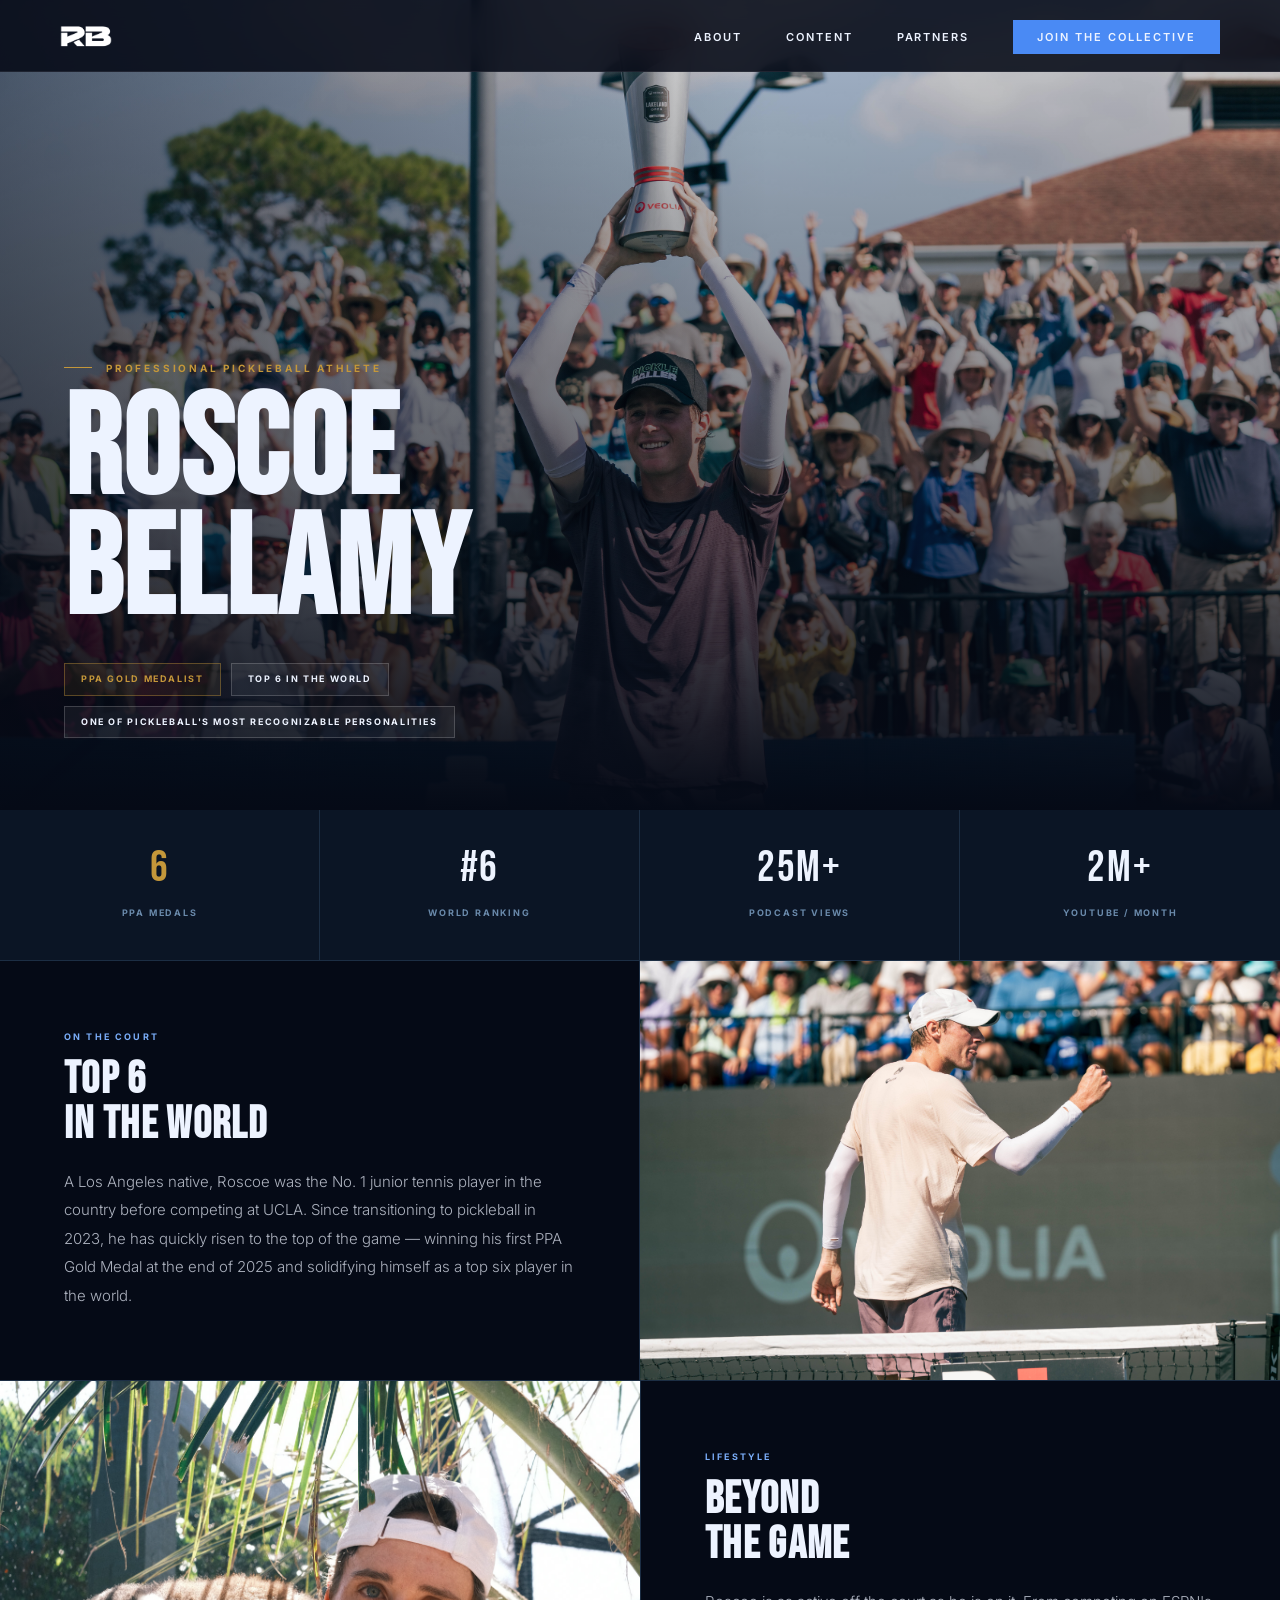
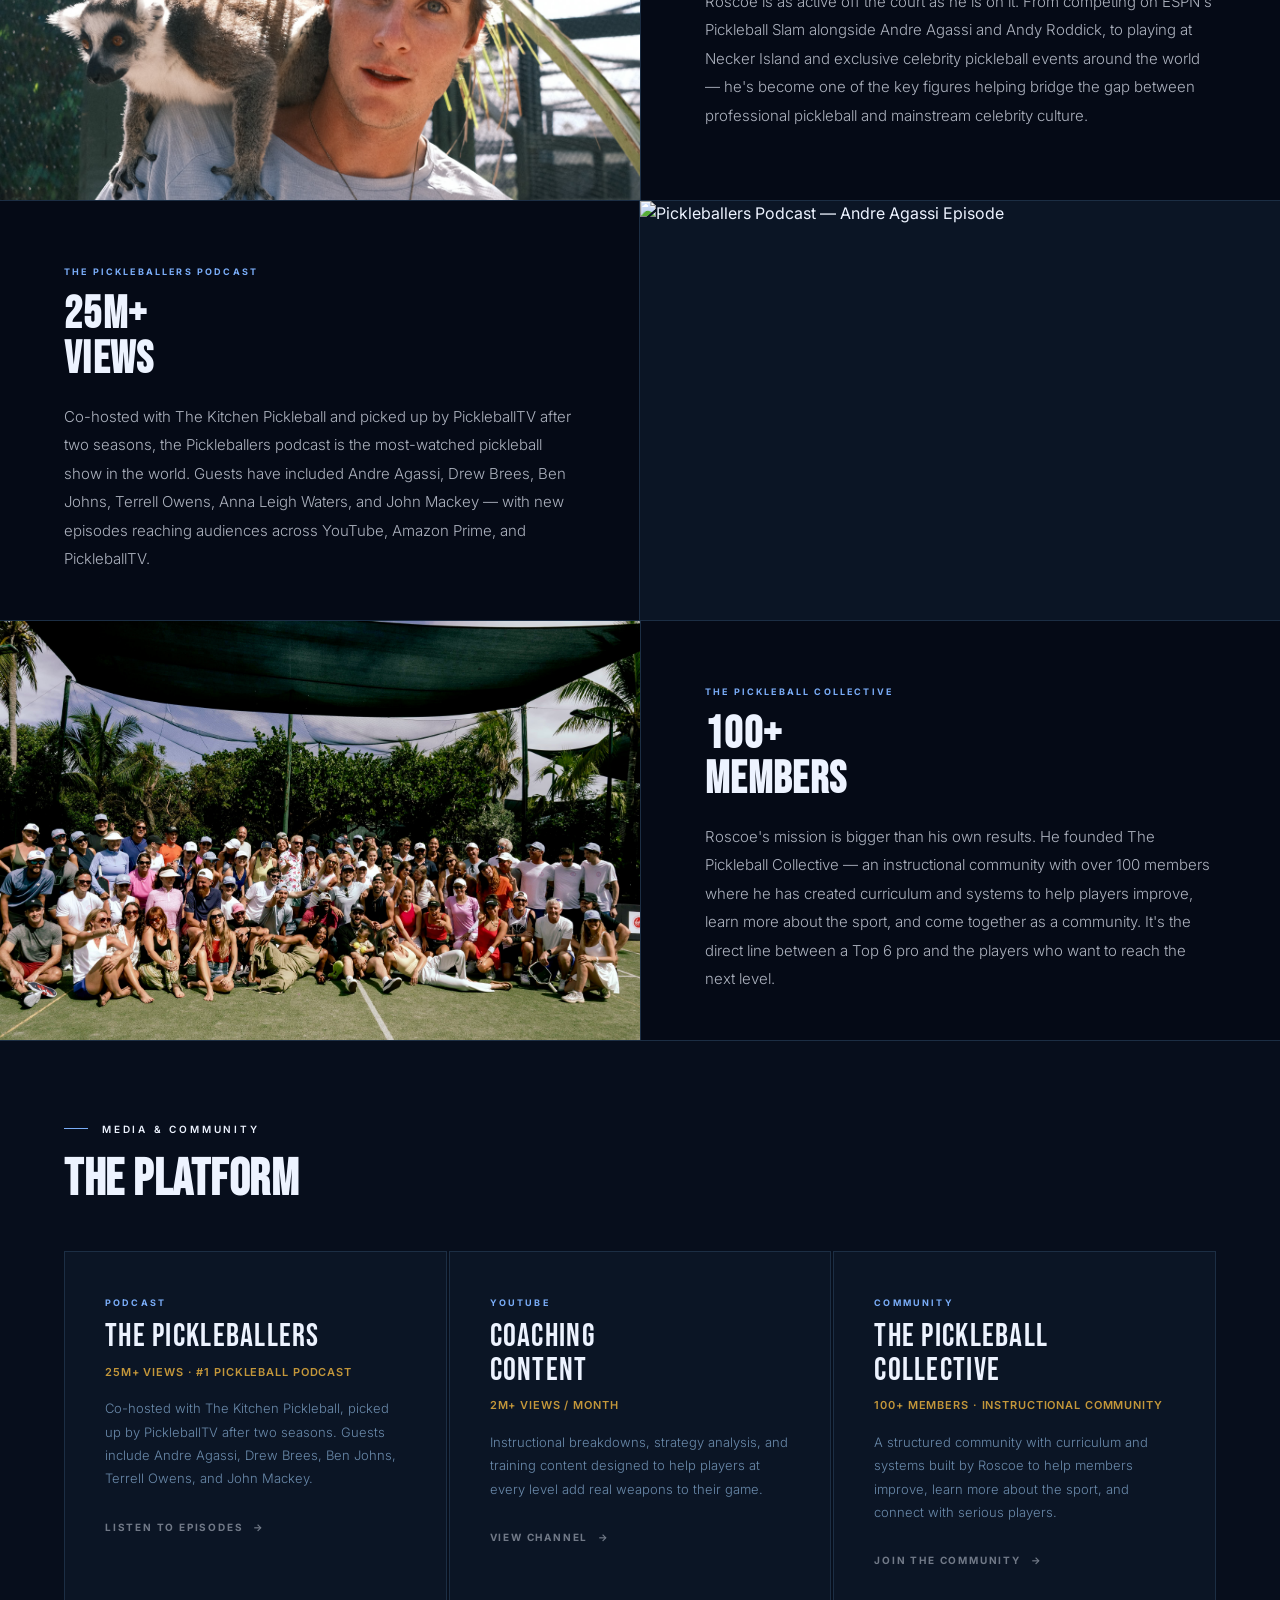
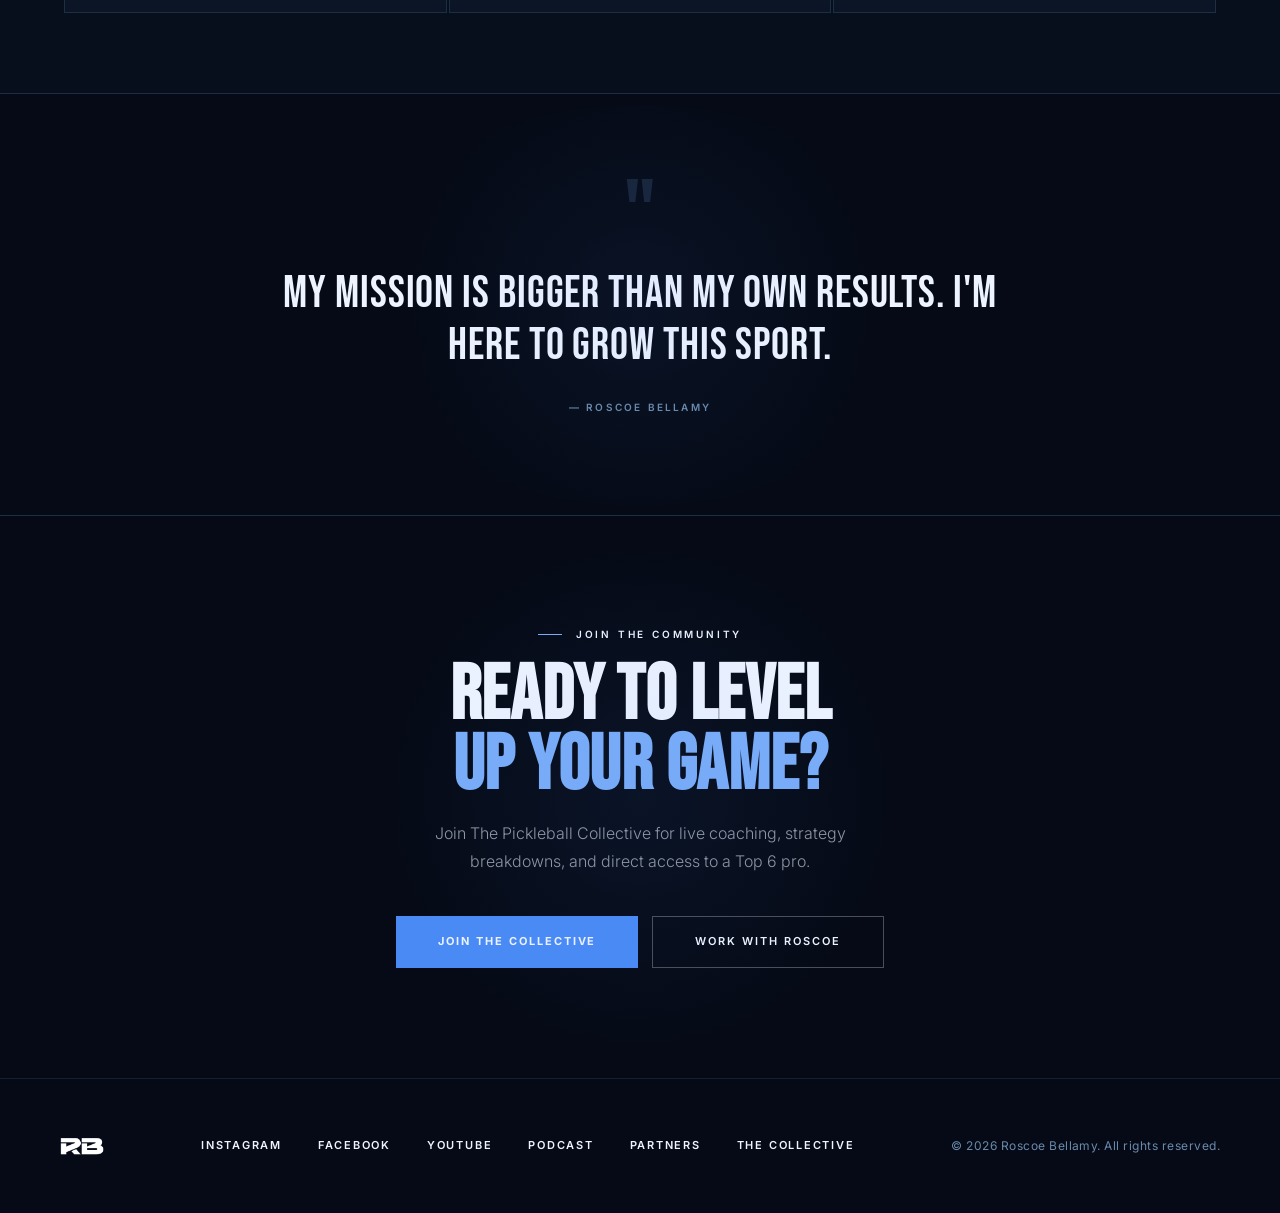
==== commit 957dad4b: "Polish mobile layout across all pages — centering, spacing, and symmetry fixes - Center hero eyebrow" ====
--- a/about.html
+++ b/about.html
@@ -326,8 +326,11 @@
 
       .about-hero { min-height: 100svh; }
       .about-hero-bg img { object-position: 60% 15%; }
-      .about-hero-content { padding: 0 24px 64px; max-width: 100%; }
-      .about-hero-name { font-size: clamp(64px, 18vw, 96px); }
+      .about-hero-content { padding: 0 24px 64px; max-width: 100%; align-items: center; text-align: center; }
+      .about-hero-eyebrow { justify-content: center; text-align: center; }
+      .about-hero-name { font-size: clamp(64px, 18vw, 96px); text-align: center; }
+      .about-hero-pills { justify-content: center; flex-direction: column; align-items: center; gap: 10px; }
+      .about-hero-pills > * { width: 100%; text-align: center; justify-content: center; }
 
       .about-stats { grid-template-columns: repeat(2, 1fr); }
       .about-stat { padding: 28px 16px; }
--- a/styles.css
+++ b/styles.css
@@ -120,26 +120,8 @@
   display: block;
   width: 52px;
   height: 36px;
-  position: relative;
   flex-shrink: 0;
-}
-.nav-logo::after {
-  content: '';
-  position: absolute;
-  inset: 0;
-  background: white;
-  -webkit-mask-image: url('Logo.png'), linear-gradient(white, white);
-  mask-image: url('Logo.png'), linear-gradient(white, white);
-  -webkit-mask-size: contain, cover;
-  mask-size: contain, cover;
-  -webkit-mask-repeat: no-repeat, no-repeat;
-  mask-repeat: no-repeat, no-repeat;
-  -webkit-mask-position: center, center;
-  mask-position: center, center;
-  -webkit-mask-mode: luminance, luminance;
-  mask-mode: luminance, luminance;
-  -webkit-mask-composite: xor;
-  mask-composite: exclude;
+  background: url('Roscoe Bellamy-01.png') center/contain no-repeat;
 }
 .nav-brand {
   font-family: var(--font-display);
@@ -209,6 +191,7 @@
   flex-direction: column;
   justify-content: center;
 }
+.eyebrow-break { display: none; }
 .hero-eyebrow {
   display: flex;
   align-items: center;
@@ -375,6 +358,34 @@
   font-family: var(--font-display);
   font-size: 30px;
   letter-spacing: .14em;
+  color: var(--white);
+}
+
+/* ── NEWSLETTER BANNER ───────────────────────────────────── */
+.newsletter-banner {
+  background: var(--blue);
+  display: flex;
+  align-items: center;
+  justify-content: center;
+  gap: 32px;
+  padding: 20px 48px;
+  flex-wrap: wrap;
+}
+.newsletter-banner-text {
+  font-size: clamp(15px, 2vw, 18px);
+  font-weight: 600;
+  color: var(--white);
+  letter-spacing: 0.01em;
+  margin: 0;
+}
+.newsletter-banner-btn {
+  white-space: nowrap;
+  background: var(--white);
+  color: var(--blue);
+  flex-shrink: 0;
+}
+.newsletter-banner-btn:hover {
+  background: var(--bg);
   color: var(--white);
 }
 
@@ -649,25 +660,7 @@
 .footer-logo {
   width: 44px;
   height: 30px;
-  position: relative;
-}
-.footer-logo::after {
-  content: '';
-  position: absolute;
-  inset: 0;
-  background: white;
-  -webkit-mask-image: url('Logo.png'), linear-gradient(white, white);
-  mask-image: url('Logo.png'), linear-gradient(white, white);
-  -webkit-mask-size: contain, cover;
-  mask-size: contain, cover;
-  -webkit-mask-repeat: no-repeat, no-repeat;
-  mask-repeat: no-repeat, no-repeat;
-  -webkit-mask-position: center, center;
-  mask-position: center, center;
-  -webkit-mask-mode: luminance, luminance;
-  mask-mode: luminance, luminance;
-  -webkit-mask-composite: xor;
-  mask-composite: exclude;
+  background: url('Roscoe Bellamy-01.png') center/contain no-repeat;
 }
 .footer-links {
   display: flex;
@@ -789,7 +782,9 @@
     justify-content: flex-end !important;
   }
   .hero-headline { font-size: clamp(72px, 19vw, 110px) !important; text-align: center; }
-  .hero-eyebrow { white-space: normal !important; font-size: 9px !important; line-height: 1.6 !important; justify-content: center; }
+  .hero-eyebrow { display: block !important; white-space: normal !important; font-size: 9px !important; line-height: 2 !important; text-align: center; }
+  .hero-eyebrow::before { display: none !important; }
+  .eyebrow-break { display: none; }
   .hero-sub { font-size: 15px !important; max-width: 100% !important; margin-bottom: 32px !important; text-align: center; }
   .hero-actions { justify-content: center; }
   .hero-actions .btn-primary { width: 100%; text-align: center; }
@@ -822,6 +817,10 @@
   .about-photos { grid-template-columns: 1fr 1fr; }
   .about-photo--tall { height: 260px; }
   .about-photo--short { height: 124px; }
+  .about-text { text-align: center; align-items: center; }
+  .about-text .btn-primary,
+  .about-text .btn-ghost { width: 100%; text-align: center; }
+  .about-text > div[style] { width: 100%; flex-direction: column; gap: 12px !important; }
 
   /* COLLECTIVE */
   .collective {
@@ -834,16 +833,22 @@
   /* CONTENT FEATURES */
   .content-features { padding: 60px 24px; }
   .content-grid { grid-template-columns: 1fr; }
-  .content-card { padding: 36px 24px; }
+  .content-card { padding: 36px 24px; text-align: center; align-items: center; }
+  .content-card .card-stats { justify-content: center; }
+  .content-card .card-link { align-self: center; }
 
   /* PARTNERS STRIP */
   .partners { padding: 40px 24px; }
-  .partners-row { gap: 28px; }
+  .partners-row { gap: 28px; justify-content: center; }
 
   /* MEDIA STRIP */
   .media-strip { padding: 20px 24px; gap: 16px; flex-direction: column; align-items: center; text-align: center; }
   .media-strip-items { justify-content: center; }
   .media-divider { display: none; }
+
+  /* NEWSLETTER BANNER */
+  .newsletter-banner { flex-direction: column; gap: 16px; padding: 24px; text-align: center; }
+  .newsletter-banner-btn { width: 100%; text-align: center; }
 
   /* EMAIL SIGNUP */
   .email-signup { padding: 60px 24px; }
@@ -858,6 +863,32 @@
 
   /* DISPLAY TITLE utility */
   .display-title { font-size: clamp(36px, 10vw, 56px) !important; }
+
+  /* SCROLL ROWS */
+  .scroll-row-header { padding: 0 20px; }
+  .scroll-track { padding: 4px 20px; }
+
+  /* PARTNERS PAGE STATS */
+  .partners-stats { grid-template-columns: 1fr 1fr; }
+  .partner-stat-label { font-size: 9px; line-height: 1.4; }
+
+  /* ABOUT PAGE BADGES */
+  .hero-badges { flex-direction: column; align-items: center; gap: 10px; }
+  .hero-badge { text-align: center; justify-content: center; }
+
+  /* ABOUT PAGE BIO SPLITS */
+  .bio-split { grid-template-columns: 1fr !important; height: auto !important; overflow: visible !important; }
+  .bio-text { padding: 44px 24px !important; border-right: none !important; border-left: none !important; text-align: center !important; align-items: center !important; }
+  .bio-photo { height: 300px !important; order: 1 !important; }
+  .bio-split.reverse .bio-text { order: 2 !important; }
+  .bio-split.reverse .bio-photo { order: 1 !important; }
+
+  /* ABOUT PAGE PLATFORM CARDS */
+  .platform-card { text-align: center; align-items: center; }
+  .platform-stats { justify-content: center; }
+
+  /* CONTENT PAGE TABS */
+  .content-tabs { justify-content: center; }
 
 }
 
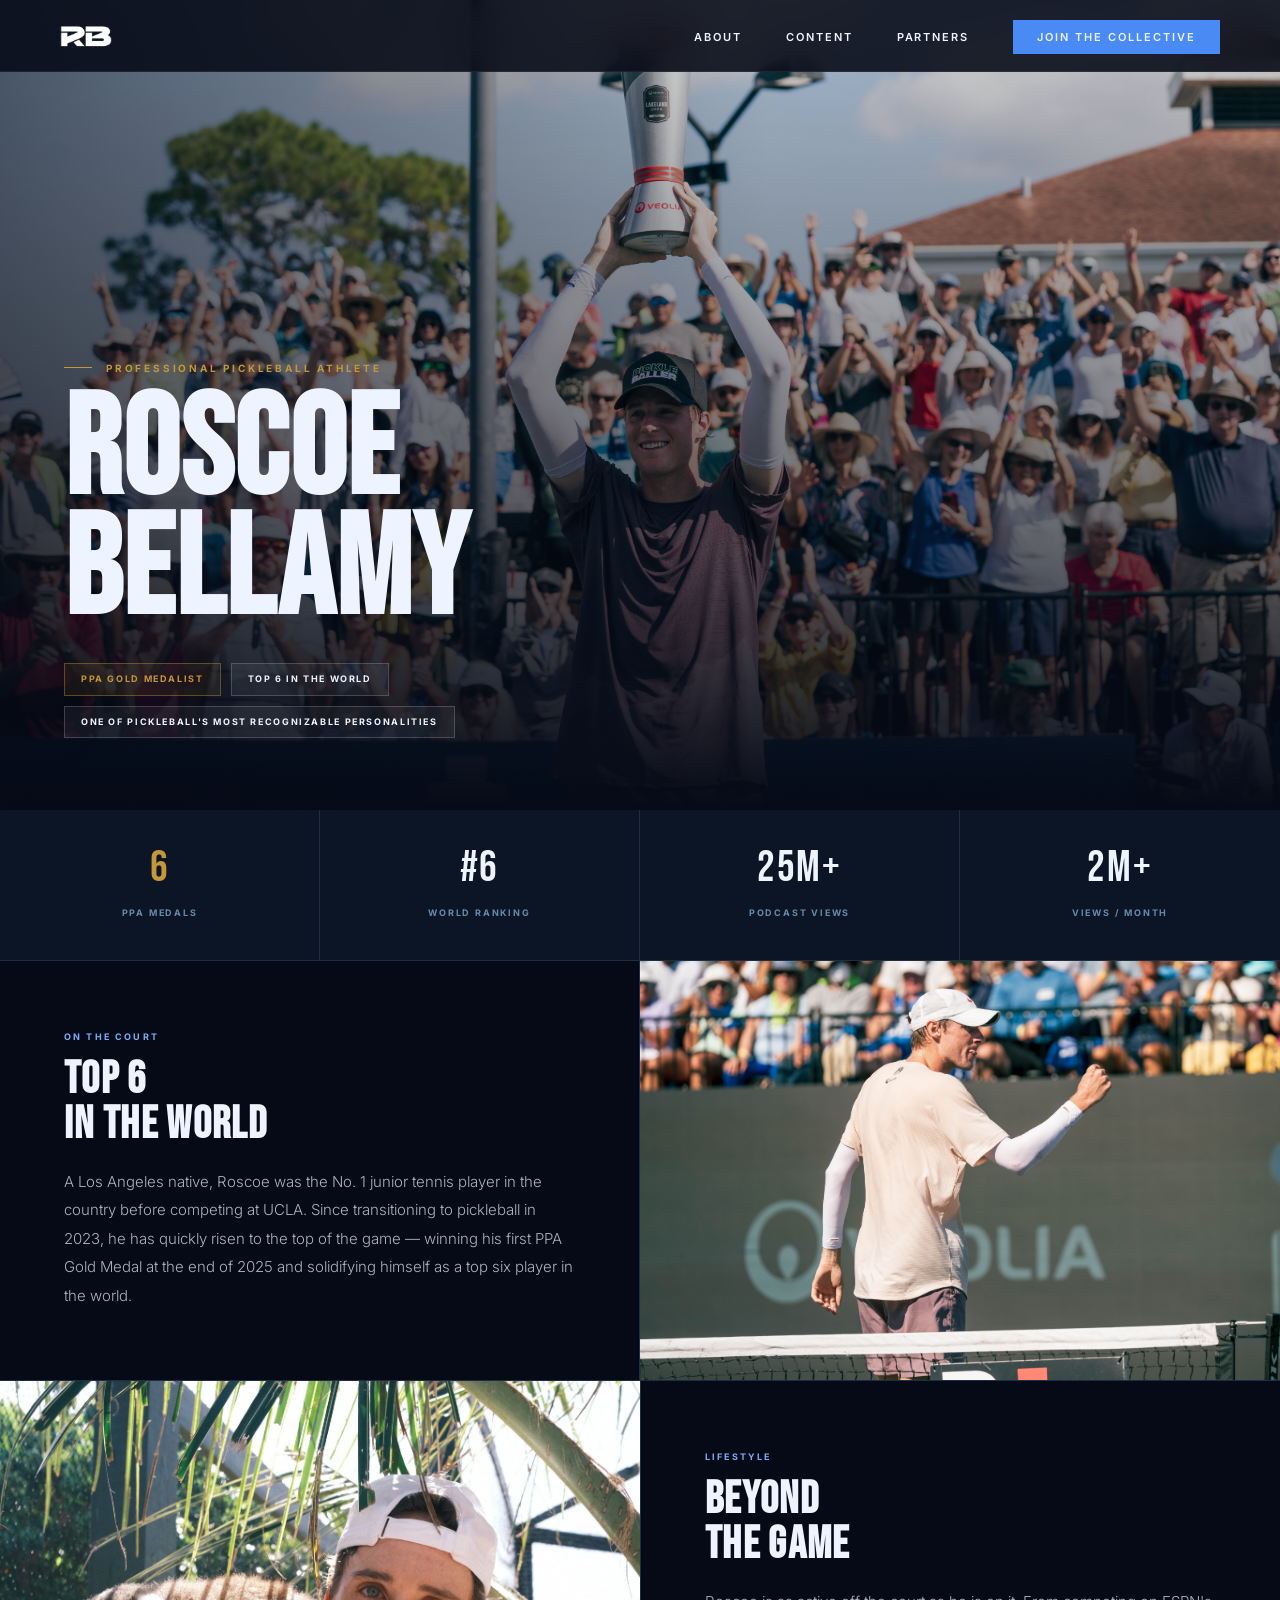
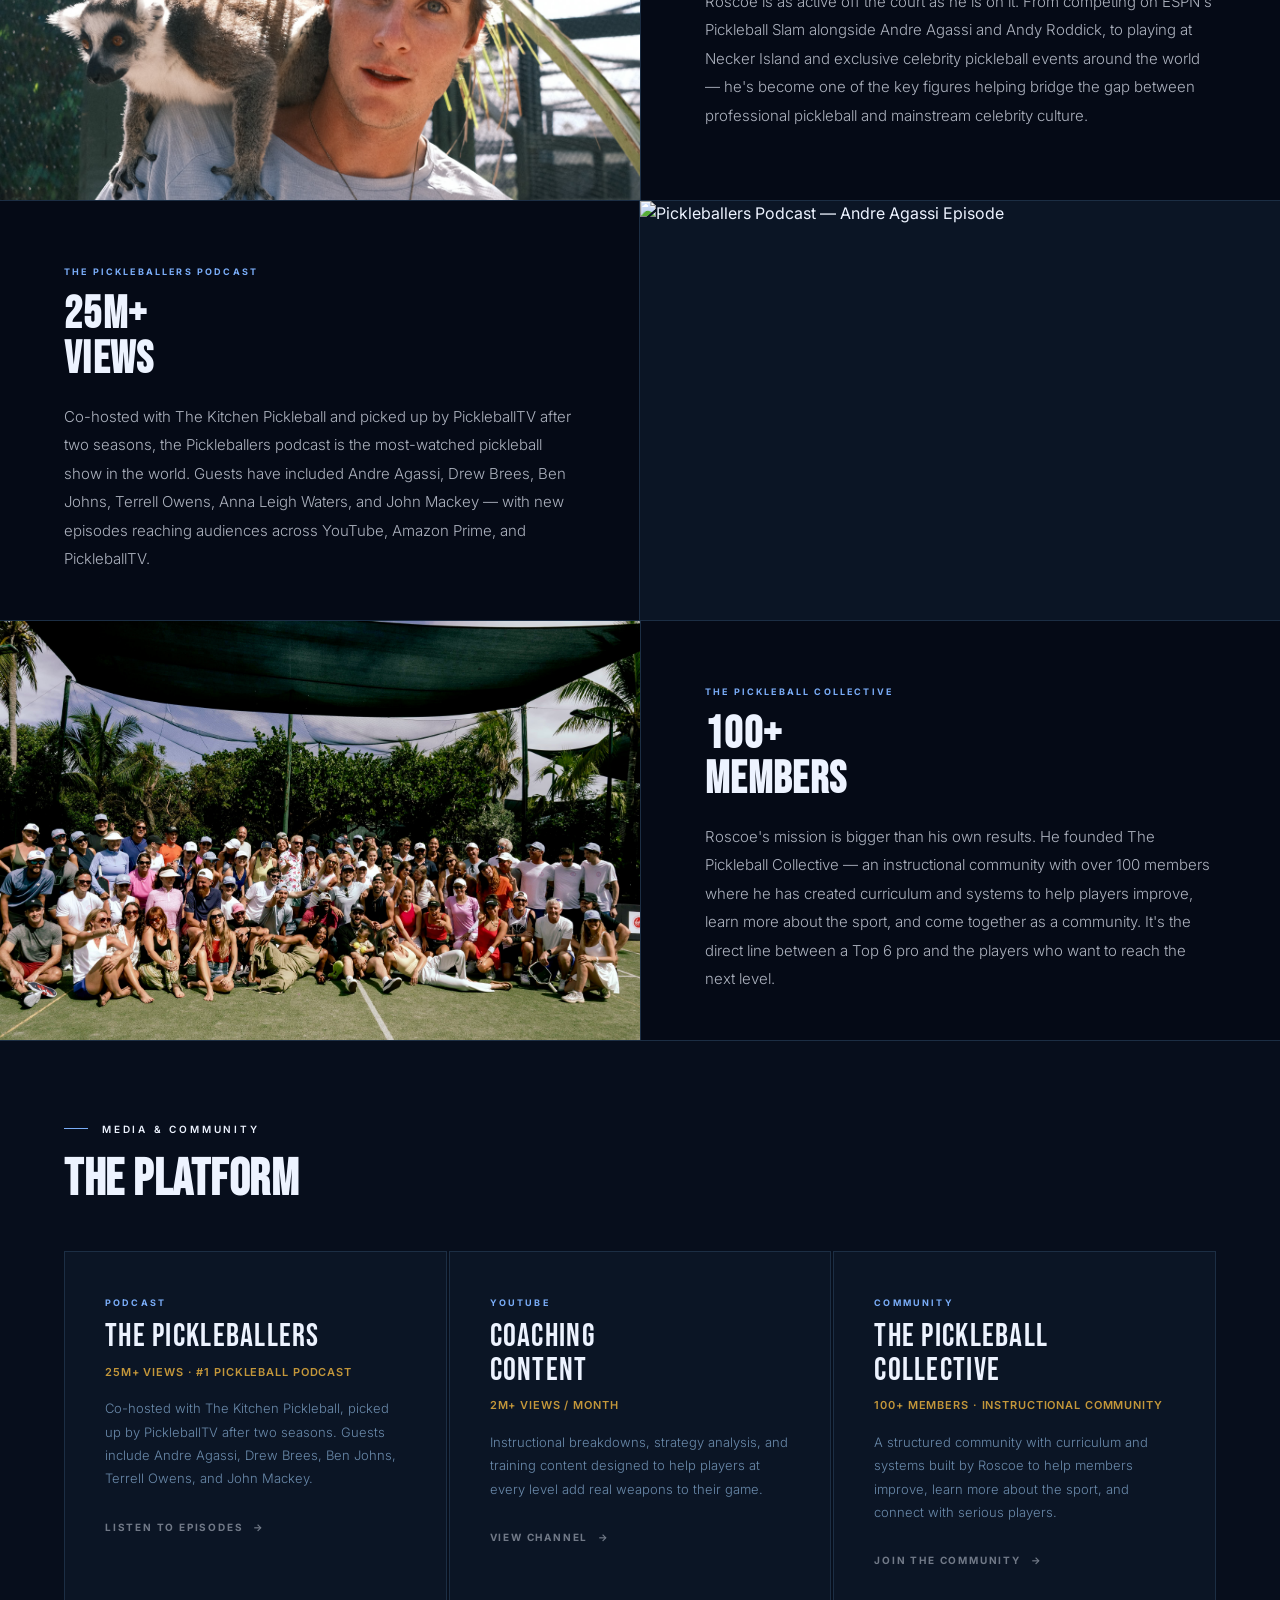
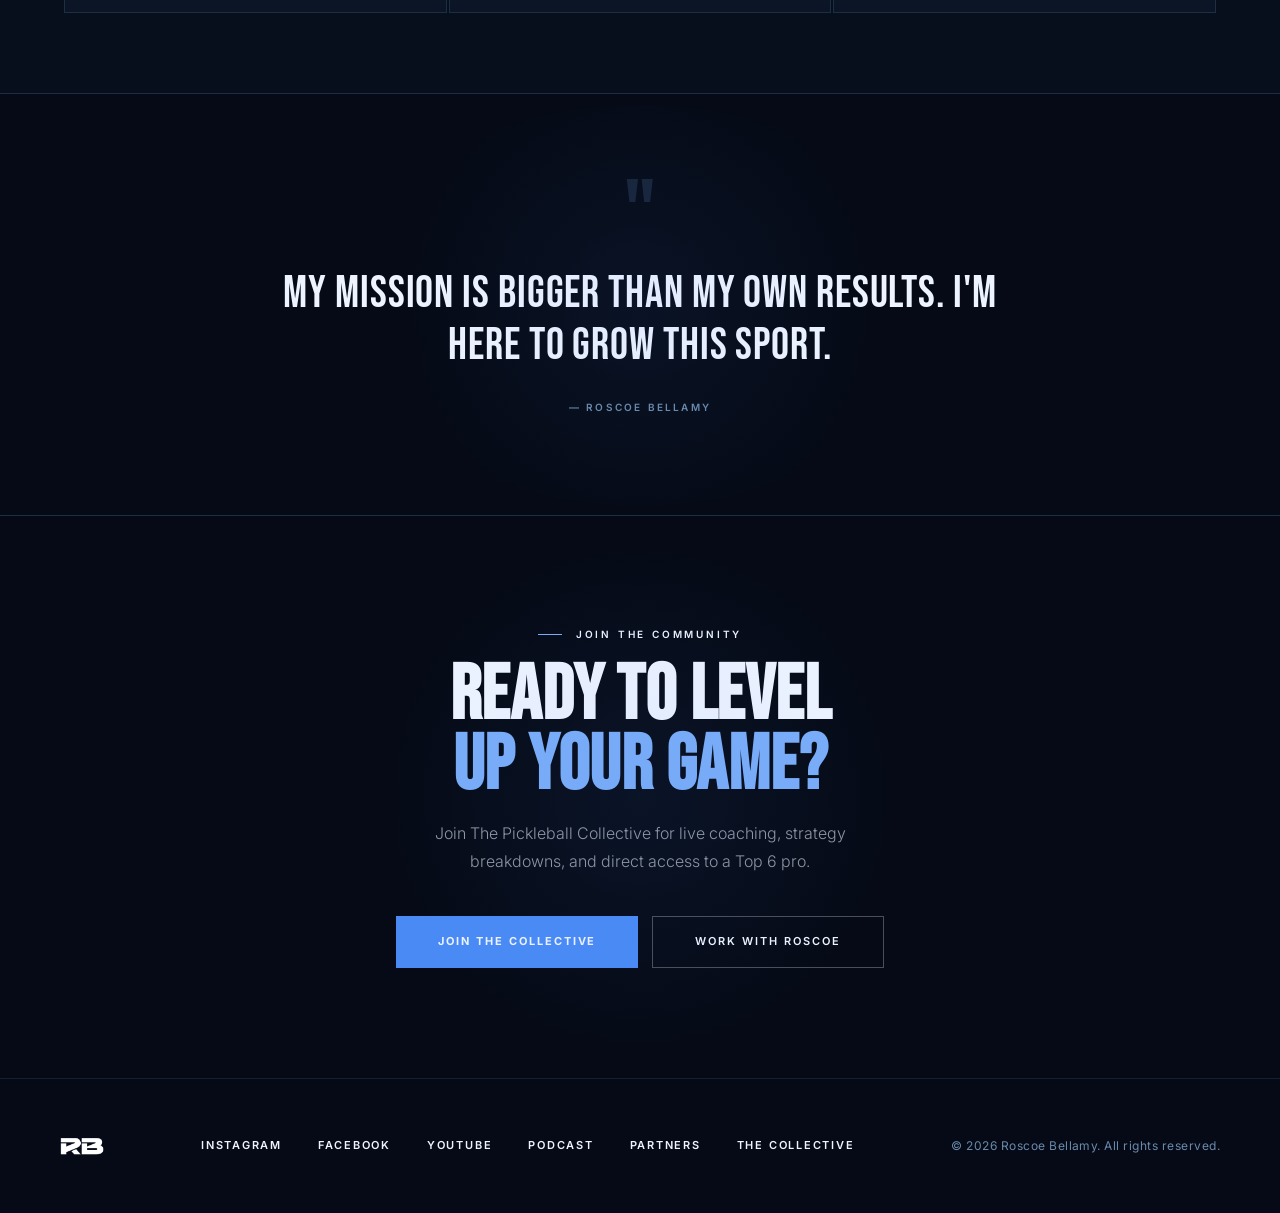
==== commit de73f5f1: "Update 2M+ stat label to Views/Month" ====
--- a/about.html
+++ b/about.html
@@ -426,7 +426,7 @@
     </div>
     <div class="about-stat">
       <span class="about-stat-num">2M+</span>
-      <span class="about-stat-label">YouTube / Month</span>
+      <span class="about-stat-label">Views / Month</span>
     </div>
   </div>
 
